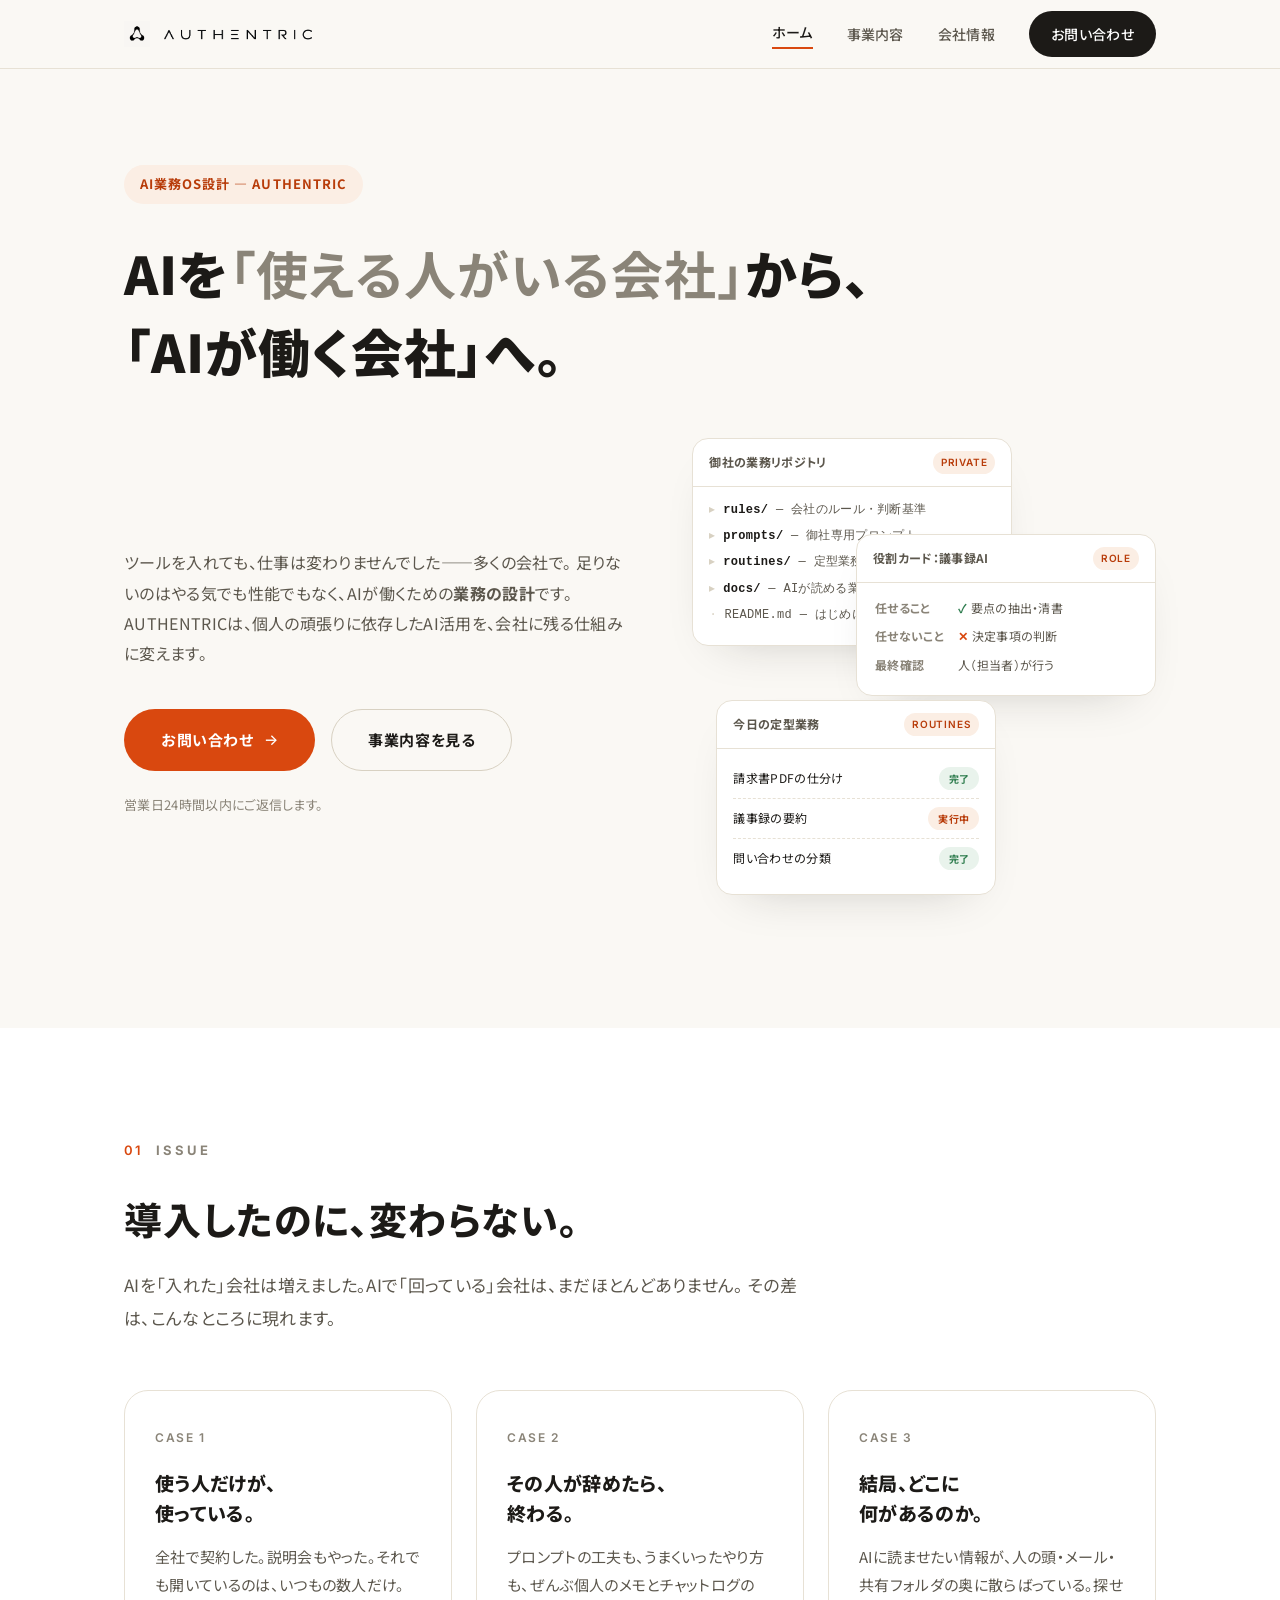
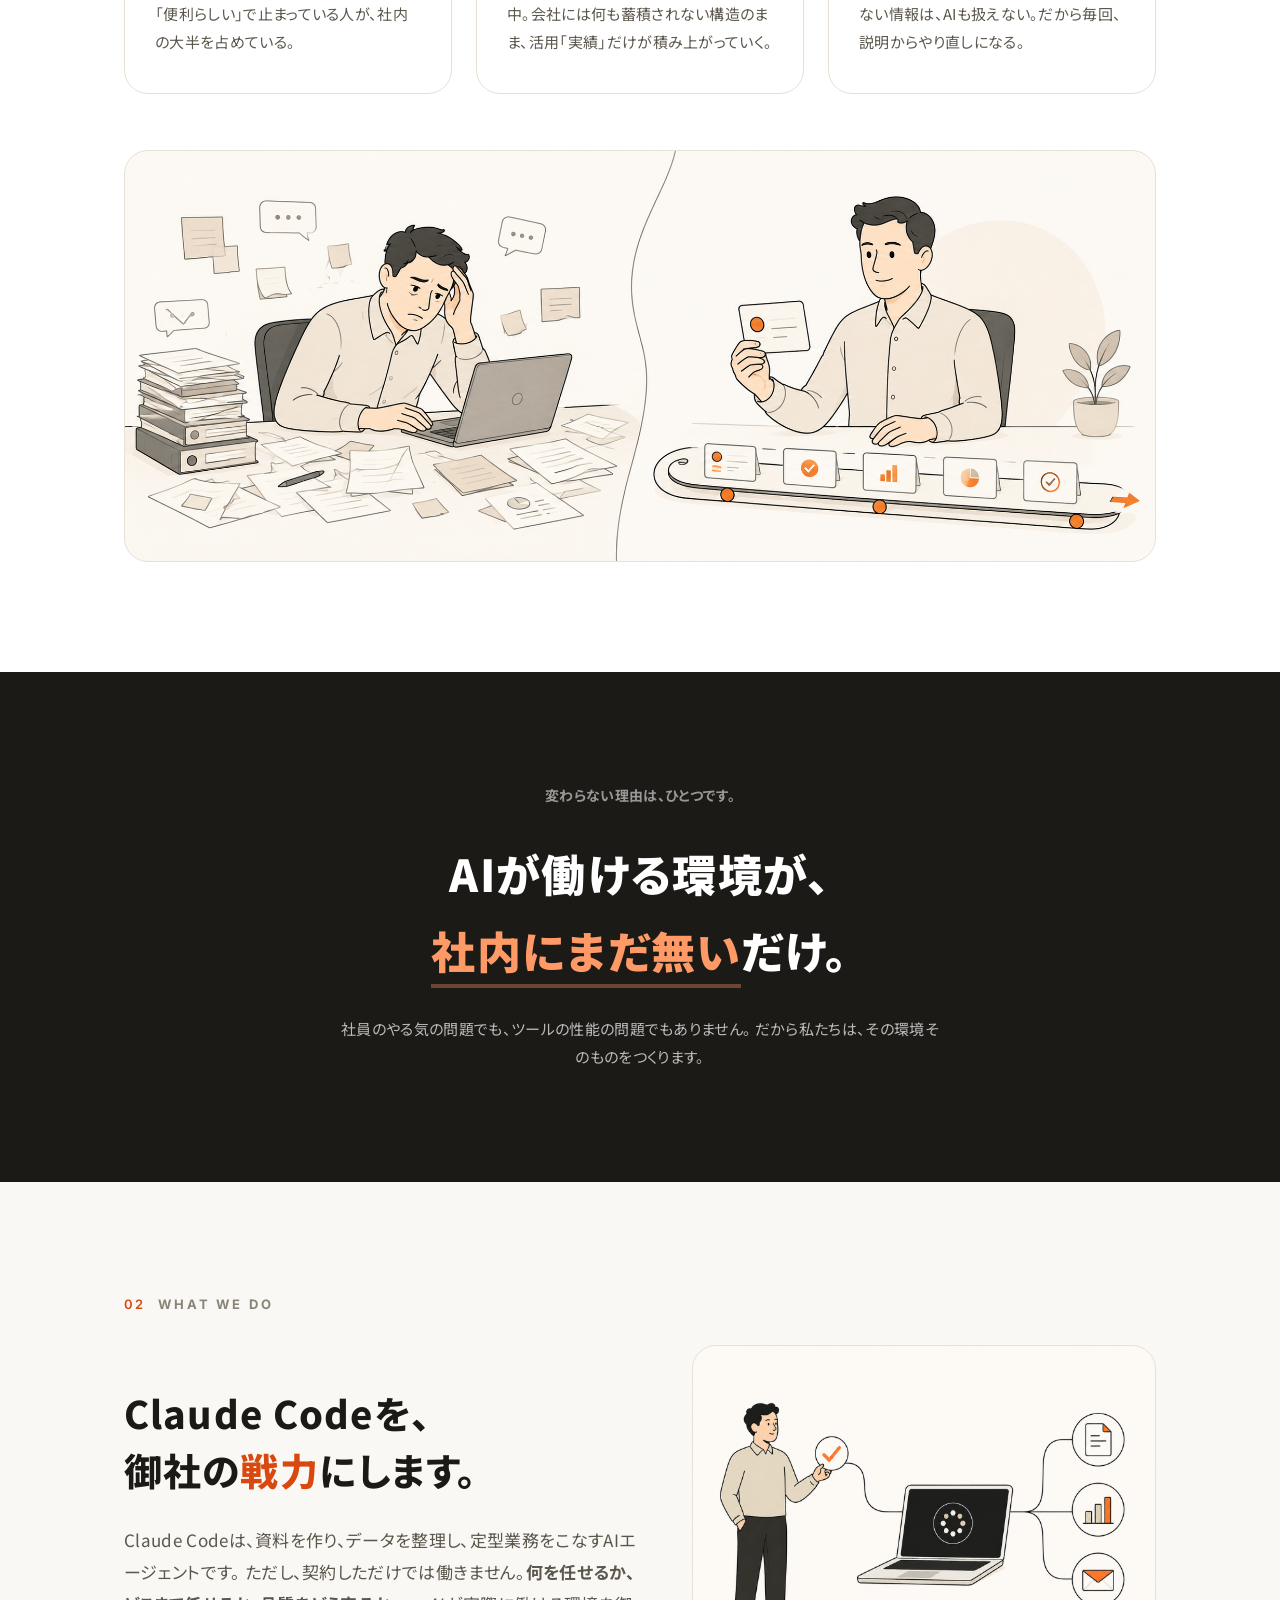
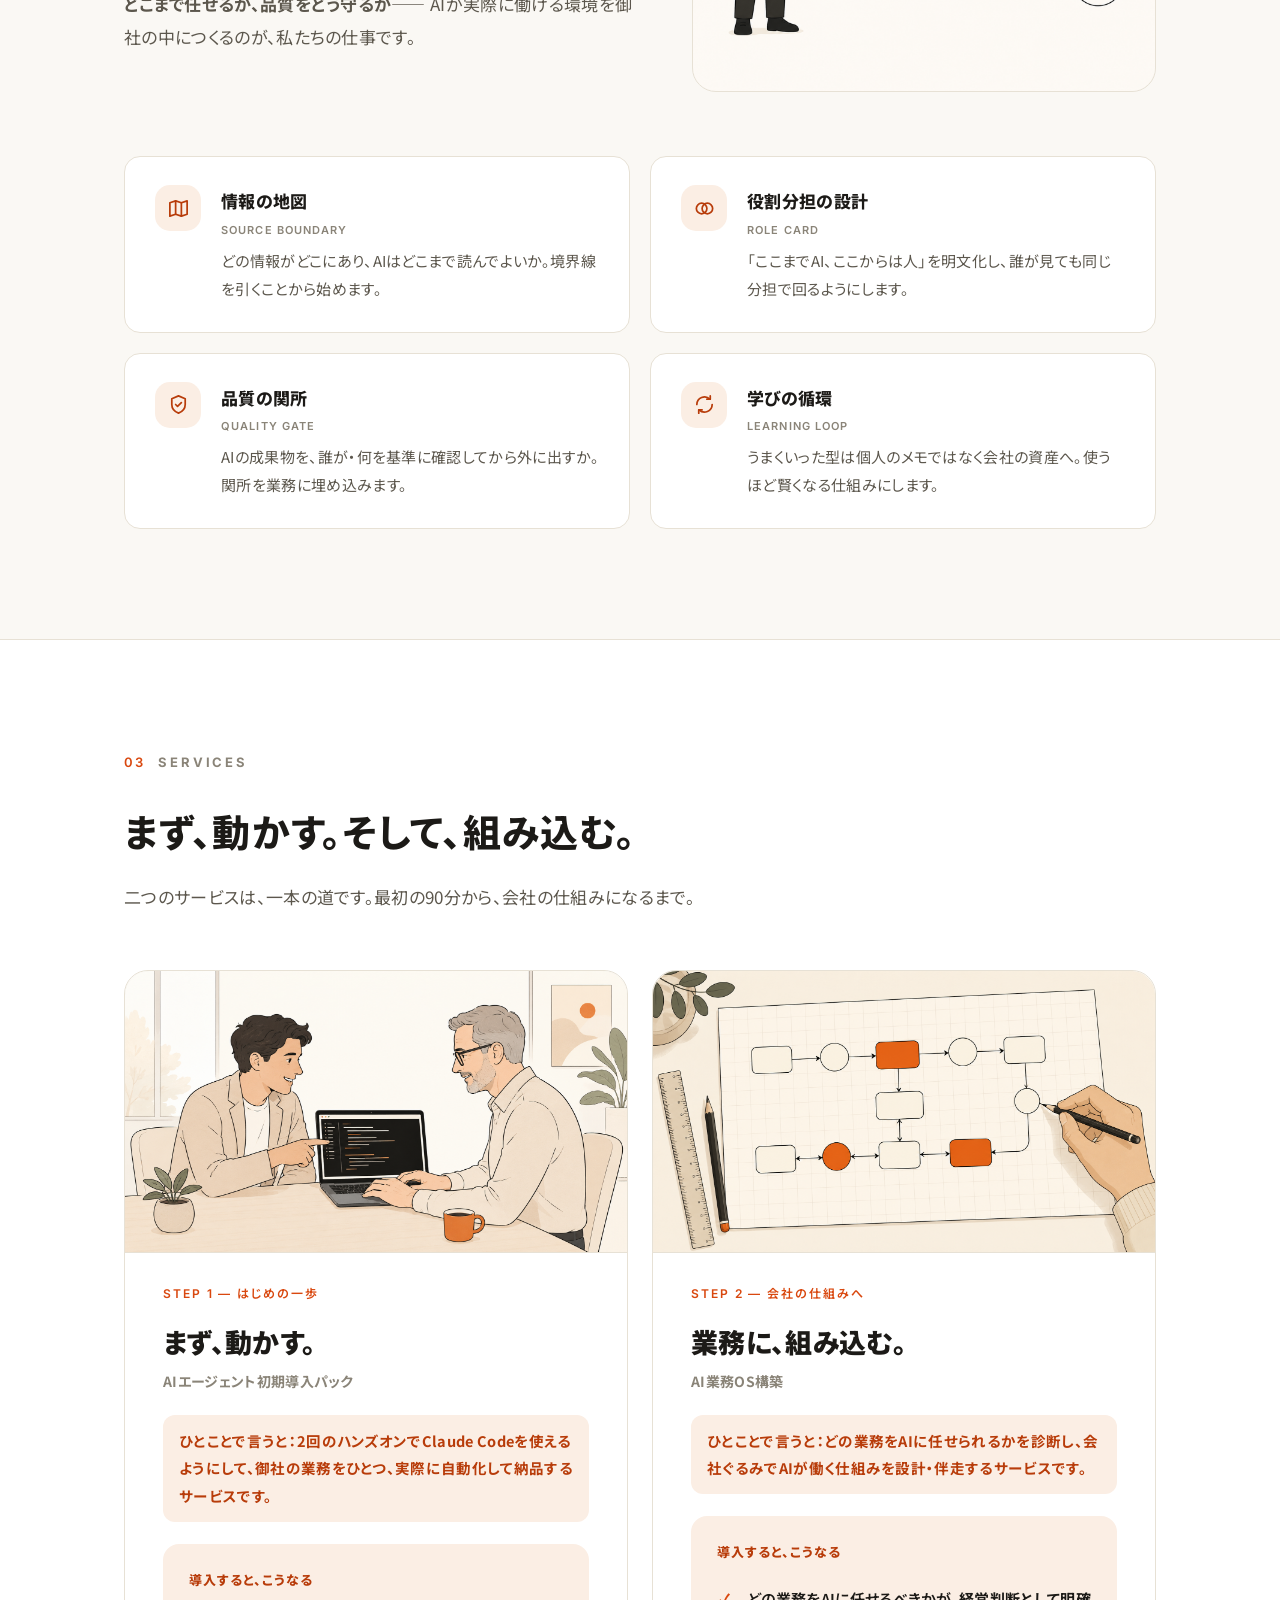
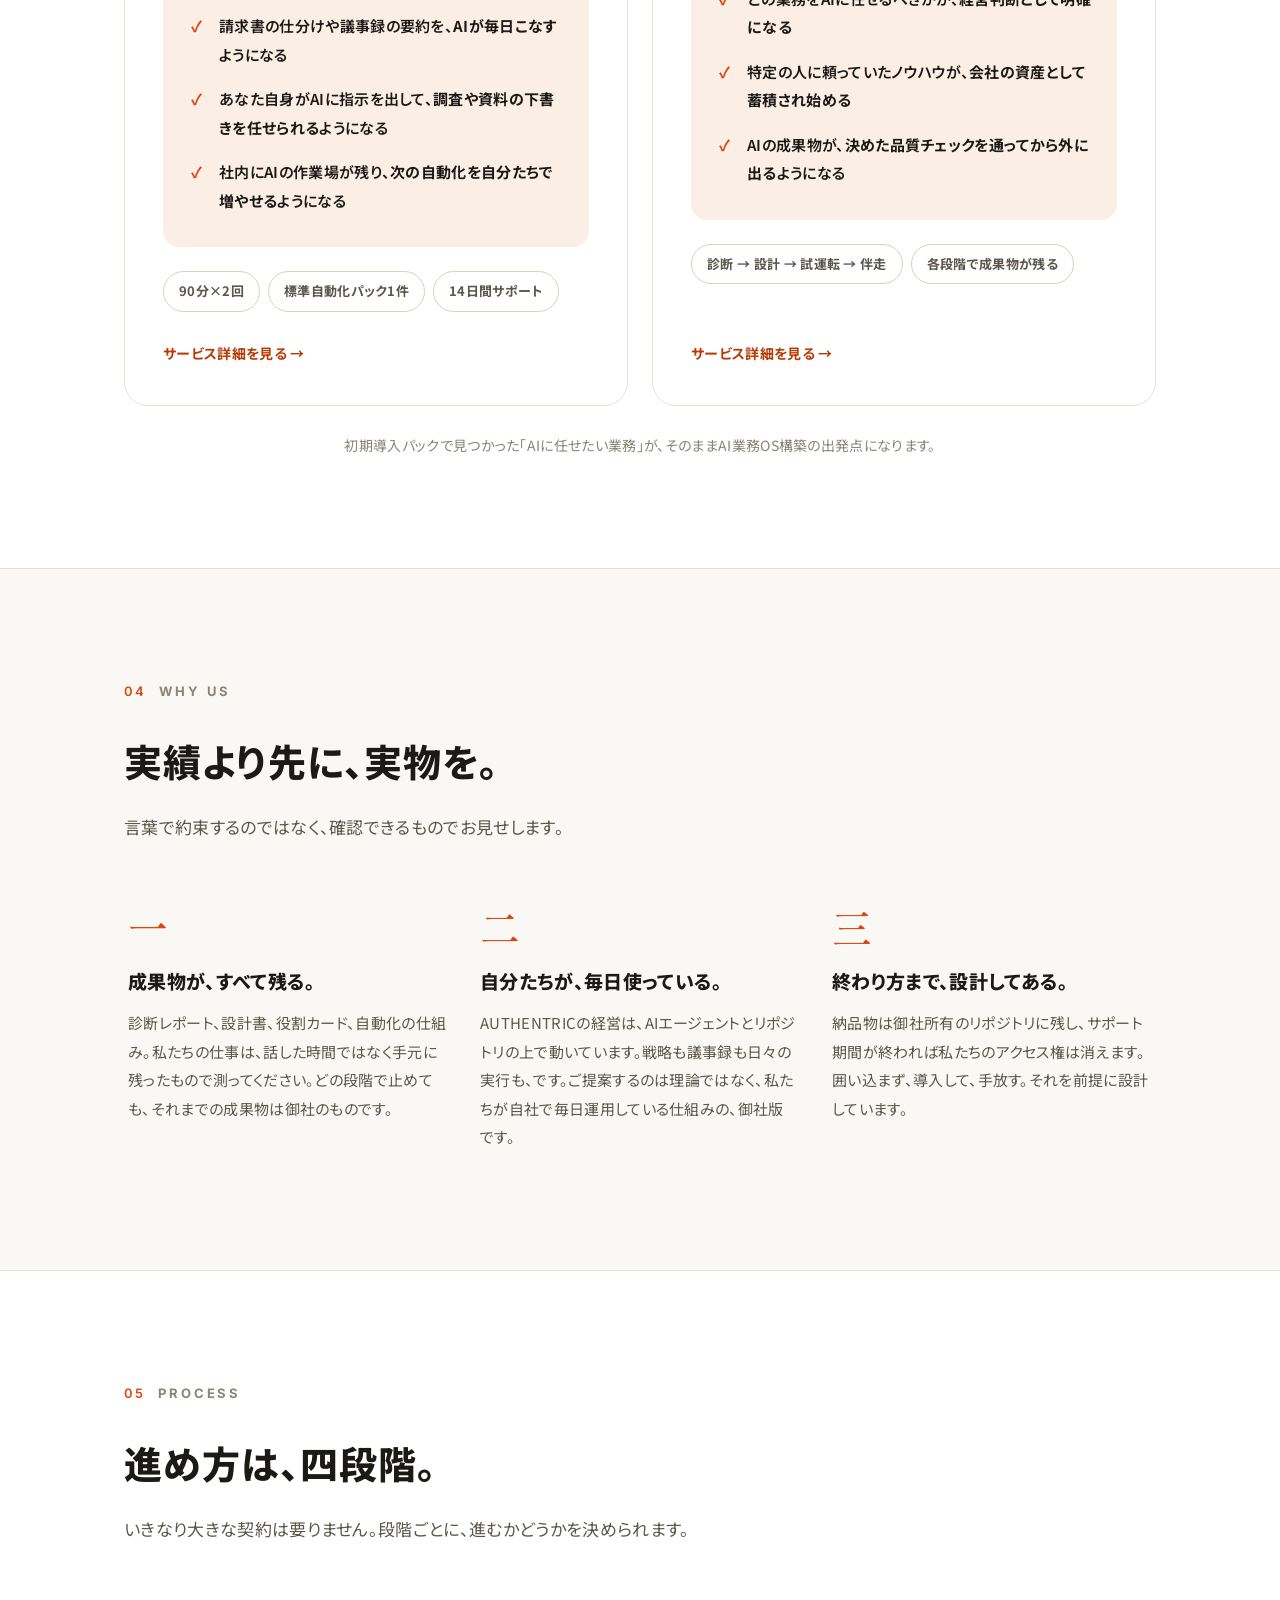
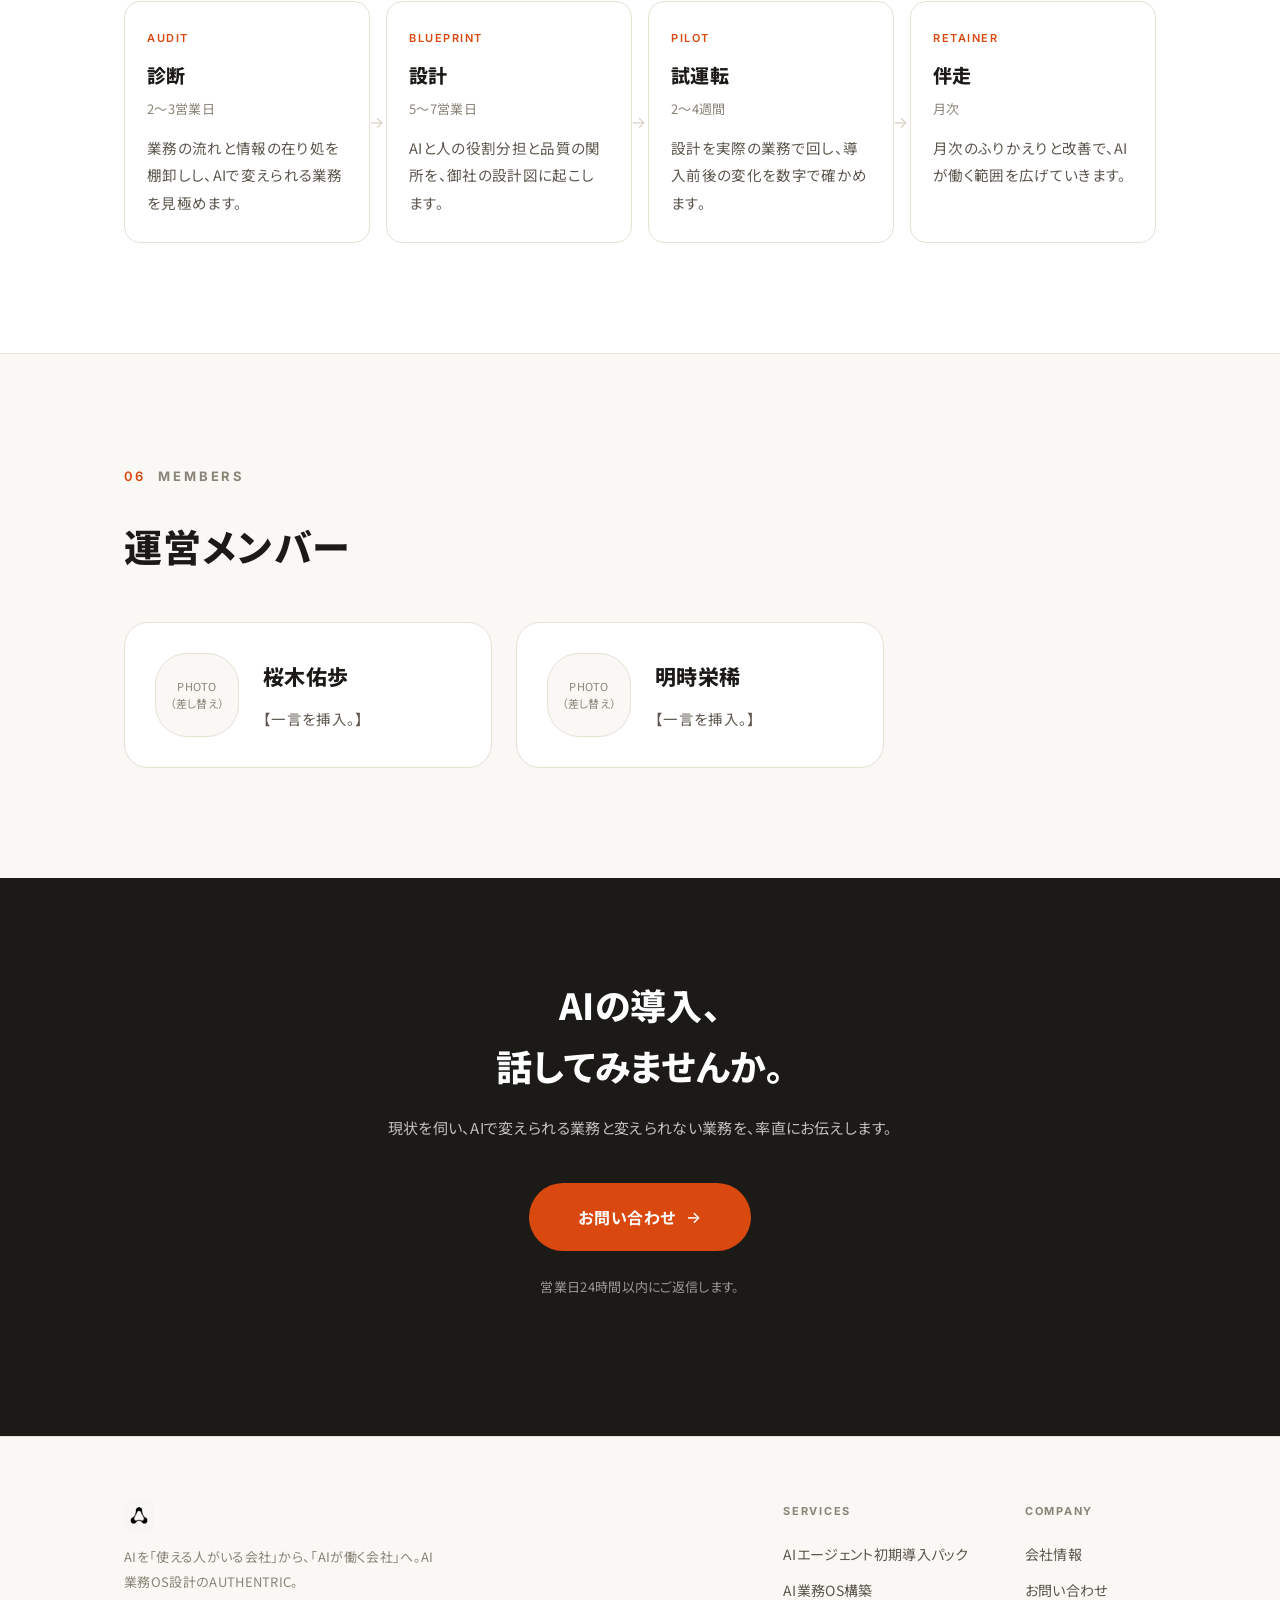
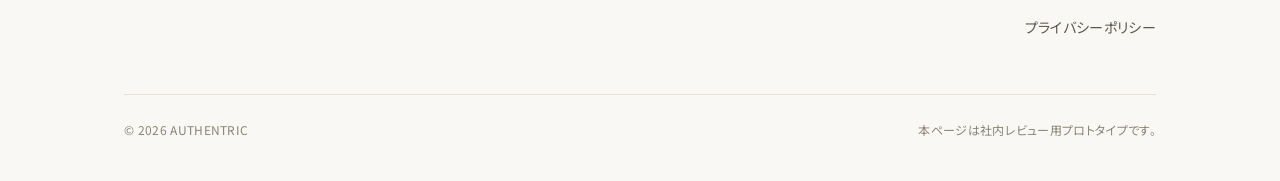
==== index.html @ 8d34332f "deploy: AUTHENTRIC corporate site prototype Co-Authored-By: Claude Fable 5 <noreply@anthropic.com>" ====
<!doctype html>
<html lang="ja">
<head>
  <meta charset="utf-8">
  <meta name="viewport" content="width=device-width, initial-scale=1">
  <title>AUTHENTRIC | AI業務OS設計 — AIを「使える人がいる会社」から「AIが働く会社」へ</title>
  <meta name="description" content="AUTHENTRICは、業務そのものをAI前提に設計し直す「AI業務OS設計」の会社です。個人の頑張りに依存したAI活用を、会社に残る仕組みに変えます。">
  <meta property="og:title" content="AUTHENTRIC | AI業務OS設計">
  <meta property="og:description" content="AIを「使える人がいる会社」から、「AIが働く会社」へ。">
  <meta property="og:type" content="website">
  <link rel="icon" type="image/png" href="assets/authentric-symbol-black.png">
  <link rel="preconnect" href="https://fonts.googleapis.com">
  <link rel="preconnect" href="https://fonts.gstatic.com" crossorigin>
  <link href="https://fonts.googleapis.com/css2?family=Noto+Sans+JP:wght@400;500;700;800;900&family=Shippori+Mincho:wght@500;600&family=Inter:wght@400;500;600&display=swap" rel="stylesheet">
  <link rel="stylesheet" href="styles.css">
</head>
<body>

<header class="site-header">
  <div class="wrap">
    <a class="brand" href="index.html" aria-label="AUTHENTRIC ホーム">
      <img class="symbol" src="assets/authentric-symbol-black.png" alt="">
      <img class="wordmark" src="assets/brand-wordmark-black.png" alt="AUTHENTRIC">
    </a>
    <button class="nav-toggle" data-nav-toggle aria-label="メニュー" aria-expanded="false">≡</button>
    <nav class="global-nav" data-nav aria-label="グローバルナビゲーション">
      <a href="index.html" aria-current="page">ホーム</a>
      <a href="services.html">事業内容</a>
      <a href="company.html">会社情報</a>
      <a href="contact.html" class="nav-cta">お問い合わせ</a>
    </nav>
  </div>
</header>

<main>

  <!-- ============ hero ============ -->
  <section class="hero">
    <div class="wrap">
      <span class="hero-kicker">AI業務OS設計 — AUTHENTRIC</span>
      <h1 class="hero-title">
        AIを<span class="quiet">「使える人がいる会社」</span>から、<br>
        「AIが働く会社」へ。
      </h1>
      <div class="hero-grid">
      <div>
        <p class="hero-lead">
          ツールを入れても、仕事は変わりませんでした——多くの会社で。
          足りないのはやる気でも性能でもなく、AIが働くための<strong>業務の設計</strong>です。
          AUTHENTRICは、個人の頑張りに依存したAI活用を、会社に残る仕組みに変えます。
        </p>
        <div class="hero-actions">
          <a class="btn btn-primary" href="contact.html">お問い合わせ <span class="arrow">→</span></a>
          <a class="btn btn-ghost" href="services.html">事業内容を見る</a>
        </div>
        <p class="hero-note">営業日24時間以内にご返信します。</p>
      </div>

      <div class="mock-cluster" aria-hidden="true"><!-- 実物の空気を出す手描きUI -->
        <div class="mock-card mock-repo">
          <div class="mock-head">御社の業務リポジトリ <span class="tag">PRIVATE</span></div>
          <ul>
            <li><strong>rules/</strong> — 会社のルール・判断基準</li>
            <li><strong>prompts/</strong> — 御社専用プロンプト</li>
            <li><strong>routines/</strong> — 定型業務の自動化</li>
            <li><strong>docs/</strong> — AIが読める業務知識</li>
            <li class="file">README.md — はじめに読む</li>
          </ul>
        </div>
        <div class="mock-card mock-role">
          <div class="mock-head">役割カード：議事録AI <span class="tag">ROLE</span></div>
          <div class="body">
            <dl>
              <dt>任せること</dt><dd class="ok">要点の抽出・清書</dd>
              <dt>任せないこと</dt><dd class="ng">決定事項の判断</dd>
              <dt>最終確認</dt><dd>人（担当者）が行う</dd>
            </dl>
          </div>
        </div>
        <div class="mock-card mock-routine">
          <div class="mock-head">今日の定型業務 <span class="tag">ROUTINES</span></div>
          <ul>
            <li>請求書PDFの仕分け <span class="st done">完了</span></li>
            <li>議事録の要約 <span class="st run">実行中</span></li>
            <li>問い合わせの分類 <span class="st done">完了</span></li>
          </ul>
        </div>
      </div>
      </div>
    </div>
  </section>

  <!-- ============ 01 problem ============ -->
  <section class="block tinted">
    <div class="wrap">
      <div class="kicker reveal"><span class="no">01</span><span class="label">Issue</span></div>
      <h2 class="headline reveal">導入したのに、変わらない。</h2>
      <p class="section-lead reveal">
        AIを「入れた」会社は増えました。AIで「回っている」会社は、まだほとんどありません。
        その差は、こんなところに現れます。
      </p>
      <div class="card-row">
        <article class="p-card reveal">
          <span class="p-no">CASE 1</span>
          <h3>使う人だけが、<br>使っている。</h3>
          <p>全社で契約した。説明会もやった。それでも開いているのは、いつもの数人だけ。「便利らしい」で止まっている人が、社内の大半を占めている。</p>
        </article>
        <article class="p-card reveal">
          <span class="p-no">CASE 2</span>
          <h3>その人が辞めたら、<br>終わる。</h3>
          <p>プロンプトの工夫も、うまくいったやり方も、ぜんぶ個人のメモとチャットログの中。会社には何も蓄積されない構造のまま、活用「実績」だけが積み上がっていく。</p>
        </article>
        <article class="p-card reveal">
          <span class="p-no">CASE 3</span>
          <h3>結局、どこに<br>何があるのか。</h3>
          <p>AIに読ませたい情報が、人の頭・メール・共有フォルダの奥に散らばっている。探せない情報は、AIも扱えない。だから毎回、説明からやり直しになる。</p>
        </article>
      </div>
      <figure class="img-slot ratio-wide reveal" style="margin-top:56px;"
              data-label="IMG-04: 導入前後のビフォー/アフター図（assets/img-04-before-after.png）">
        <img src="assets/img-04-before-after.png" alt="導入前は個人ごとにバラバラだったAI活用が、導入後は会社の仕組みとして流れている比較図" onerror="this.remove()">
      </figure>
    </div>
  </section>

  <!-- ============ statement ============ -->
  <section class="statement-band">
    <div class="wrap">
      <span class="s-kicker">変わらない理由は、ひとつです。</span>
      <h2>AIが働ける環境が、<br><span class="em2">社内にまだ無い</span>だけ。</h2>
      <p>
        社員のやる気の問題でも、ツールの性能の問題でもありません。
        だから私たちは、その環境そのものをつくります。
      </p>
    </div>
  </section>

  <!-- ============ 02 what we do ============ -->
  <section class="block">
    <div class="wrap">
      <div class="kicker reveal"><span class="no">02</span><span class="label">What we do</span></div>
      <div class="intro-grid">
        <div>
          <h2 class="headline reveal">Claude Codeを、<br>御社の<span class="em">戦力</span>にします。</h2>
          <p class="section-lead reveal">
            Claude Codeは、資料を作り、データを整理し、定型業務をこなすAIエージェントです。
            ただし、契約しただけでは働きません。<strong>何を任せるか、どこまで任せるか、品質をどう守るか</strong>——
            AIが実際に働ける環境を御社の中につくるのが、私たちの仕事です。
          </p>
        </div>
        <figure class="img-slot ratio-43 reveal"
                data-label="IMG-01: 人とClaude Codeの役割分担の関係図（assets/img-01-ai-work-os.png）">
          <img src="assets/img-01-ai-work-os.png" alt="人が判断し、Claude Codeが実務をこなし、成果が会社に蓄積される関係図" onerror="this.remove()">
        </figure>
      </div>
      <div class="os-grid">
          <article class="os-item reveal">
            <span class="os-mark" aria-hidden="true"><svg viewBox="0 0 24 24"><path d="M9 4 3 6v14l6-2 6 2 6-2V4l-6 2-6-2z"/><path d="M9 4v14"/><path d="M15 6v14"/></svg></span>
            <div>
              <h3>情報の地図<small>SOURCE BOUNDARY</small></h3>
              <p>どの情報がどこにあり、AIはどこまで読んでよいか。境界線を引くことから始めます。</p>
            </div>
          </article>
          <article class="os-item reveal">
            <span class="os-mark" aria-hidden="true"><svg viewBox="0 0 24 24"><circle cx="9" cy="12" r="5.5"/><circle cx="15" cy="12" r="5.5"/></svg></span>
            <div>
              <h3>役割分担の設計<small>ROLE CARD</small></h3>
              <p>「ここまでAI、ここからは人」を明文化し、誰が見ても同じ分担で回るようにします。</p>
            </div>
          </article>
          <article class="os-item reveal">
            <span class="os-mark" aria-hidden="true"><svg viewBox="0 0 24 24"><path d="M12 3l7 3v6c0 4.4-2.9 7.4-7 9-4.1-1.6-7-4.6-7-9V6l7-3z"/><path d="m9 12 2 2 4-4"/></svg></span>
            <div>
              <h3>品質の関所<small>QUALITY GATE</small></h3>
              <p>AIの成果物を、誰が・何を基準に確認してから外に出すか。関所を業務に埋め込みます。</p>
            </div>
          </article>
          <article class="os-item reveal">
            <span class="os-mark" aria-hidden="true"><svg viewBox="0 0 24 24"><path d="M4 12a8 8 0 0 1 13.6-5.6"/><path d="M18 3v3.5h-3.5"/><path d="M20 12a8 8 0 0 1-13.6 5.6"/><path d="M6 21v-3.5h3.5"/></svg></span>
            <div>
              <h3>学びの循環<small>LEARNING LOOP</small></h3>
              <p>うまくいった型は個人のメモではなく会社の資産へ。使うほど賢くなる仕組みにします。</p>
            </div>
          </article>
      </div>
    </div>
  </section>

  <!-- ============ 03 services ============ -->
  <section class="block tinted">
    <div class="wrap">
      <div class="kicker reveal"><span class="no">03</span><span class="label">Services</span></div>
      <h2 class="headline reveal">まず、動かす。そして、組み込む。</h2>
      <p class="section-lead reveal">
        二つのサービスは、一本の道です。最初の90分から、会社の仕組みになるまで。
      </p>
      <div class="svc-grid">
        <article class="svc-card reveal">
          <figure class="img-slot ratio-169 svc-thumb"
                  data-label="IMG-02: ハンズオンで一緒にClaude Codeを動かす様子（assets/img-02-onboarding.png）">
            <img src="assets/img-02-onboarding.png" alt="経営者が伴走者と一緒にPCでClaude Codeを動かしている様子" onerror="this.remove()">
          </figure>
          <span class="svc-step">STEP 1 — はじめの一歩</span>
          <h3>まず、動かす。</h3>
          <p class="svc-name">AIエージェント初期導入パック</p>
          <span class="svc-oneliner">ひとことで言うと：2回のハンズオンでClaude Codeを使えるようにして、御社の業務をひとつ、実際に自動化して納品するサービスです。</span>
          <div class="after-box">
            <span class="a-title">導入すると、こうなる</span>
            <ul>
              <li>請求書の仕分けや議事録の要約を、<strong>AIが毎日こなす</strong>ようになる</li>
              <li>あなた自身がAIに指示を出して、<strong>調査や資料の下書きを任せられる</strong>ようになる</li>
              <li>社内にAIの作業場が残り、<strong>次の自動化を自分たちで増やせる</strong>ようになる</li>
            </ul>
          </div>
          <div class="meta-chips">
            <span>90分×2回</span><span>標準自動化パック1件</span><span>14日間サポート</span>
          </div>
          <a class="svc-link" href="services.html#onboarding">サービス詳細を見る →</a>
        </article>
        <article class="svc-card reveal">
          <figure class="img-slot ratio-169 svc-thumb"
                  data-label="IMG-03: 業務の設計図（ブループリント）のイメージ（assets/img-03-blueprint.png）">
            <img src="assets/img-03-blueprint.png" alt="業務フローの設計図の上で、AIに任せる部分と人が判断する部分が色分けされているイメージ" onerror="this.remove()">
          </figure>
          <span class="svc-step">STEP 2 — 会社の仕組みへ</span>
          <h3>業務に、組み込む。</h3>
          <p class="svc-name">AI業務OS構築</p>
          <span class="svc-oneliner">ひとことで言うと：どの業務をAIに任せられるかを診断し、会社ぐるみでAIが働く仕組みを設計・伴走するサービスです。</span>
          <div class="after-box">
            <span class="a-title">導入すると、こうなる</span>
            <ul>
              <li>どの業務をAIに任せるべきかが、<strong>経営判断として明確になる</strong></li>
              <li>特定の人に頼っていたノウハウが、<strong>会社の資産として蓄積され始める</strong></li>
              <li>AIの成果物が、<strong>決めた品質チェックを通ってから外に出る</strong>ようになる</li>
            </ul>
          </div>
          <div class="meta-chips">
            <span>診断 → 設計 → 試運転 → 伴走</span><span>各段階で成果物が残る</span>
          </div>
          <a class="svc-link" href="services.html#business-os">サービス詳細を見る →</a>
        </article>
      </div>
      <p class="svc-bridge reveal">初期導入パックで見つかった「AIに任せたい業務」が、そのままAI業務OS構築の出発点になります。</p>
    </div>
  </section>

  <!-- ============ 04 trust ============ -->
  <section class="block">
    <div class="wrap">
      <div class="kicker reveal"><span class="no">04</span><span class="label">Why us</span></div>
      <h2 class="headline reveal">実績より先に、実物を。</h2>
      <p class="section-lead reveal">
        言葉で約束するのではなく、確認できるものでお見せします。
      </p>
      <div class="trust-grid">
        <article class="trust-item reveal">
          <span class="t-no">一</span>
          <h3>成果物が、すべて残る。</h3>
          <p>診断レポート、設計書、役割カード、自動化の仕組み。私たちの仕事は、話した時間ではなく手元に残ったもので測ってください。どの段階で止めても、それまでの成果物は御社のものです。</p>
        </article>
        <article class="trust-item reveal">
          <span class="t-no">二</span>
          <h3>自分たちが、毎日使っている。</h3>
          <p>AUTHENTRICの経営は、AIエージェントとリポジトリの上で動いています。戦略も議事録も日々の実行も、です。ご提案するのは理論ではなく、私たちが自社で毎日運用している仕組みの、御社版です。</p>
        </article>
        <article class="trust-item reveal">
          <span class="t-no">三</span>
          <h3>終わり方まで、設計してある。</h3>
          <p>納品物は御社所有のリポジトリに残し、サポート期間が終われば私たちのアクセス権は消えます。囲い込まず、導入して、手放す。それを前提に設計しています。</p>
        </article>
      </div>
    </div>
  </section>

  <!-- ============ 05 flow ============ -->
  <section class="block tinted">
    <div class="wrap">
      <div class="kicker reveal"><span class="no">05</span><span class="label">Process</span></div>
      <h2 class="headline reveal">進め方は、四段階。</h2>
      <p class="section-lead reveal">
        いきなり大きな契約は要りません。段階ごとに、進むかどうかを決められます。
      </p>
      <div class="flow-row">
        <article class="flow-step reveal">
          <span class="f-en">Audit</span>
          <h3>診断</h3>
          <span class="f-time">2〜3営業日</span>
          <p>業務の流れと情報の在り処を棚卸しし、AIで変えられる業務を見極めます。</p>
        </article>
        <article class="flow-step reveal">
          <span class="f-en">Blueprint</span>
          <h3>設計</h3>
          <span class="f-time">5〜7営業日</span>
          <p>AIと人の役割分担と品質の関所を、御社の設計図に起こします。</p>
        </article>
        <article class="flow-step reveal">
          <span class="f-en">Pilot</span>
          <h3>試運転</h3>
          <span class="f-time">2〜4週間</span>
          <p>設計を実際の業務で回し、導入前後の変化を数字で確かめます。</p>
        </article>
        <article class="flow-step reveal">
          <span class="f-en">Retainer</span>
          <h3>伴走</h3>
          <span class="f-time">月次</span>
          <p>月次のふりかえりと改善で、AIが働く範囲を広げていきます。</p>
        </article>
      </div>
    </div>
  </section>

  <!-- ============ 06 members ============ -->
  <section class="block">
    <div class="wrap">
      <div class="kicker reveal"><span class="no">06</span><span class="label">Members</span></div>
      <h2 class="headline reveal">運営メンバー</h2>
      <div class="member-grid" style="margin-top:48px;">
        <article class="member-card reveal">
          <div class="avatar">PHOTO<br>（差し替え）</div>
          <div>
            <h3>桜木佑歩</h3>
            <p>【一言を挿入。】</p>
          </div>
        </article>
        <article class="member-card reveal">
          <div class="avatar">PHOTO<br>（差し替え）</div>
          <div>
            <h3>明時栄稀</h3>
            <p>【一言を挿入。】</p>
          </div>
        </article>
      </div>
    </div>
  </section>

  <!-- ============ CTA ============ -->
  <section class="cta-band">
    <div class="wrap inner">
      <h2>AIの導入、<br>話してみませんか。</h2>
      <p>
        現状を伺い、AIで変えられる業務と変えられない業務を、率直にお伝えします。
      </p>
      <a class="btn btn-primary" href="contact.html">お問い合わせ <span class="arrow">→</span></a>
      <p class="sla">営業日24時間以内にご返信します。</p>
    </div>
  </section>

</main>

<footer class="site-footer">
  <div class="wrap">
    <div class="footer-top">
      <div class="footer-brand">
        <img class="symbol" src="assets/authentric-symbol-black.png" alt="AUTHENTRIC">
        <p>AIを「使える人がいる会社」から、「AIが働く会社」へ。AI業務OS設計のAUTHENTRIC。</p>
      </div>
      <nav class="footer-nav" aria-label="フッターナビゲーション">
        <div class="col">
          <h4>Services</h4>
          <a href="services.html#onboarding">AIエージェント初期導入パック</a>
          <a href="services.html#business-os">AI業務OS構築</a>
        </div>
        <div class="col">
          <h4>Company</h4>
          <a href="company.html">会社情報</a>
          <a href="contact.html">お問い合わせ</a>
          <a href="privacy.html">プライバシーポリシー</a>
        </div>
      </nav>
    </div>
    <div class="footer-bottom">
      <span>© 2026 AUTHENTRIC</span>
      <span>本ページは社内レビュー用プロトタイプです。</span>
    </div>
  </div>
</footer>

<div class="toast" data-toast role="status" aria-live="polite"></div>
<script src="script.js"></script>
</body>
</html>
---- styles.css ----
/* ============================================================
   AUTHENTRIC corporate site prototype
   design tokens: 紙白 / 墨 / バーントオレンジ1色
   ============================================================ */

:root {
  --paper: #faf8f4;
  --surface: #ffffff;
  --ink: #1c1a17;
  --ink-sub: #5c574d;
  --ink-faint: #8a8478;
  --line: #e7e1d5;
  --line-strong: #d8d1c2;
  --accent: #d9480f;
  --accent-deep: #b83c0a;
  --accent-soft: #fbeee4;
  --ok: #2f7d4f;
  --radius-l: 24px;
  --radius-m: 16px;
  --radius-s: 10px;
  --font-body: "Noto Sans JP", "Hiragino Kaku Gothic ProN", sans-serif;
  --font-serif: "Shippori Mincho", "Hiragino Mincho ProN", serif;
  --font-eng: "Inter", "Noto Sans JP", sans-serif;
  --font-mono: ui-monospace, "SF Mono", Menlo, monospace;
}

* { margin: 0; padding: 0; box-sizing: border-box; }

html { scroll-behavior: smooth; }

body {
  font-family: var(--font-body);
  background: var(--paper);
  color: var(--ink);
  font-size: 16px;
  line-height: 1.9;
  letter-spacing: 0.02em;
  font-feature-settings: "palt";
  -webkit-font-smoothing: antialiased;
}

img { max-width: 100%; display: block; }
a { color: inherit; text-decoration: none; }
ul { list-style: none; }

p, li, dd { text-wrap: pretty; }
h1, h2, h3 { text-wrap: balance; }

.wrap { max-width: 1080px; margin: 0 auto; padding: 0 24px; }
.wrap-narrow { max-width: 840px; margin: 0 auto; padding: 0 24px; }

::selection { background: var(--accent-soft); color: var(--accent-deep); }

.sr-only {
  position: absolute; width: 1px; height: 1px;
  margin: -1px; padding: 0; overflow: hidden;
  clip: rect(0 0 0 0); border: 0;
}

/* ---------- header ---------- */

.site-header {
  position: sticky; top: 0; z-index: 100;
  background: rgba(250, 248, 244, 0.9);
  backdrop-filter: blur(12px);
  border-bottom: 1px solid var(--line);
}

.site-header .wrap {
  display: flex; align-items: center; justify-content: space-between;
  height: 68px;
}

.brand { display: flex; align-items: center; gap: 12px; }
.brand img.symbol { height: 26px; width: auto; }
.brand img.wordmark { height: 13px; width: auto; }
.brand img, .footer-brand img.symbol { mix-blend-mode: multiply; }

.global-nav { display: flex; align-items: center; gap: 34px; }
.global-nav a {
  font-size: 14px; font-weight: 500; color: var(--ink-sub);
  transition: color 0.2s;
}
.global-nav a:hover, .global-nav a[aria-current="page"] { color: var(--ink); }
.global-nav a[aria-current="page"] { border-bottom: 2px solid var(--accent); padding-bottom: 2px; }

.nav-cta {
  display: inline-block;
  background: var(--ink); color: #fff !important;
  font-size: 13px; font-weight: 700;
  padding: 10px 22px; border-radius: 999px;
  transition: background 0.2s;
}
.nav-cta:hover { background: var(--accent-deep); }

.nav-toggle { display: none; }

/* ---------- buttons ---------- */

.btn {
  display: inline-flex; align-items: center; gap: 10px;
  font-family: var(--font-body);
  font-size: 15px; font-weight: 700; letter-spacing: 0.04em;
  padding: 16px 36px; border-radius: 999px;
  border: 1px solid transparent; cursor: pointer;
  transition: transform 0.15s, background 0.2s, border-color 0.2s;
}
.btn:active { transform: scale(0.98); }
.btn-primary { background: var(--accent); color: #fff; }
.btn-primary:hover { background: var(--accent-deep); }
.btn-ghost { background: transparent; color: var(--ink); border-color: var(--line-strong); }
.btn-ghost:hover { border-color: var(--ink); }
.btn .arrow { font-family: var(--font-eng); font-weight: 500; }

/* ---------- section scaffolding ---------- */

section.block { padding: 110px 0; }
section.block + section.block { border-top: 1px solid var(--line); }
section.block.tinted { background: var(--surface); }

.kicker {
  display: flex; align-items: baseline; gap: 14px;
  margin-bottom: 28px;
}
.kicker .no {
  font-family: var(--font-eng); font-size: 13px; font-weight: 600;
  color: var(--accent); letter-spacing: 0.12em;
}
.kicker .label {
  font-size: 13px; font-weight: 700; color: var(--ink-faint);
  letter-spacing: 0.22em; text-transform: uppercase;
  font-family: var(--font-eng);
}

h2.headline {
  font-size: clamp(26px, 4vw, 38px);
  font-weight: 800; line-height: 1.5; letter-spacing: 0.03em;
  margin-bottom: 22px;
}

.headline .em { color: var(--accent); }

.section-lead {
  font-size: 17px; color: var(--ink-sub);
  max-width: 680px; margin-bottom: 56px;
}

/* ---------- hero ---------- */

.hero { padding: 96px 0 100px; overflow: hidden; }

.hero-grid {
  display: grid; grid-template-columns: 1.05fr 0.95fr;
  gap: 56px; align-items: center;
  margin-top: 48px;
}

.hero-kicker {
  display: inline-flex; align-items: center; gap: 10px;
  font-size: 13px; font-weight: 700; letter-spacing: 0.08em;
  color: var(--accent-deep);
  background: var(--accent-soft);
  padding: 7px 16px; border-radius: 999px;
  margin-bottom: 30px;
}

h1.hero-title {
  font-size: clamp(30px, 4.8vw, 52px);
  font-weight: 900; line-height: 1.5; letter-spacing: 0.02em;
}
.hero-title .quiet { color: var(--ink-faint); font-weight: 700; }

.hero-lead {
  font-size: 16px; color: var(--ink-sub);
  margin-bottom: 40px; max-width: 500px;
}

.hero-actions { display: flex; gap: 16px; flex-wrap: wrap; }

.hero-note {
  margin-top: 22px; font-size: 13px; color: var(--ink-faint);
}

/* hero mockup cluster — 実物の空気を出す手描きUI */

.mock-cluster { position: relative; min-height: 490px; }

.mock-card {
  position: absolute;
  background: var(--surface);
  border: 1px solid var(--line);
  border-radius: var(--radius-m);
  box-shadow: 0 20px 50px -30px rgba(28, 26, 23, 0.25);
  overflow: hidden;
}

.mock-head {
  display: flex; align-items: center; justify-content: space-between;
  padding: 12px 16px; border-bottom: 1px solid var(--line);
  font-size: 12px; font-weight: 700; color: var(--ink-sub);
}
.mock-head .tag {
  font-size: 10px; font-weight: 600; letter-spacing: 0.08em;
  color: var(--accent-deep); background: var(--accent-soft);
  padding: 2px 8px; border-radius: 999px;
  font-family: var(--font-eng);
}

.mock-repo { width: 320px; top: 0; left: 0; z-index: 2; }
.mock-repo ul { padding: 10px 16px 16px; font-family: var(--font-mono); font-size: 12px; line-height: 2.2; color: var(--ink-sub); }
.mock-repo li::before { content: "▸ "; color: var(--line-strong); }
.mock-repo li.file::before { content: "· "; color: var(--line-strong); }
.mock-repo li strong { color: var(--ink); font-weight: 600; }

.mock-role { width: 300px; top: 96px; right: 0; z-index: 3; }
.mock-role .body { padding: 14px 18px 18px; font-size: 12px; }
.mock-role dl { display: grid; grid-template-columns: auto 1fr; gap: 6px 14px; }
.mock-role dt { color: var(--ink-faint); font-weight: 700; white-space: nowrap; }
.mock-role dd { color: var(--ink-sub); }
.mock-role dd.ok::before { content: "✓ "; color: var(--ok); font-weight: 700; }
.mock-role dd.ng::before { content: "✕ "; color: var(--accent); font-weight: 700; }

.mock-routine { width: 280px; top: 262px; left: 24px; z-index: 4; }
.mock-routine ul { padding: 10px 16px 16px; font-size: 12px; }
.mock-routine li {
  display: flex; justify-content: space-between; align-items: center;
  padding: 8px 0; border-bottom: 1px dashed var(--line);
}
.mock-routine li:last-child { border-bottom: none; }
.mock-routine .st {
  font-size: 10px; font-weight: 700; padding: 2px 10px; border-radius: 999px;
}
.mock-routine .st.run { background: var(--accent-soft); color: var(--accent-deep); }
.mock-routine .st.done { background: #e9f3ec; color: var(--ok); }

/* ---------- image slots（生成画像の差し込み枠。assets/に同名ファイルを置くと表示される） ---------- */

.img-slot {
  position: relative;
  border-radius: var(--radius-l);
  overflow: hidden;
  background:
    repeating-linear-gradient(45deg, #f4f0e8 0 14px, #ede8dd 14px 28px);
  border: 1px dashed var(--line-strong);
  display: grid; place-items: center;
}
.img-slot::before {
  content: attr(data-label);
  position: absolute; z-index: 0;
  font-size: 12px; font-weight: 600; color: var(--ink-faint);
  background: var(--surface);
  padding: 9px 18px; border-radius: 999px;
  border: 1px solid var(--line);
  text-align: center; max-width: 80%;
}
.img-slot img {
  position: relative; z-index: 1;
  width: 100%; height: 100%; object-fit: cover; display: block;
}
.img-slot:has(img) { border-style: solid; border-color: var(--line); }
.svc-thumb.img-slot:has(img) { border-style: none; border-bottom: 1px solid var(--line); }
.ratio-43 { aspect-ratio: 4 / 3; }
.ratio-169 { aspect-ratio: 16 / 9; }
.ratio-wide { aspect-ratio: 5 / 2; }

/* ---------- statement band（課題→解決の転換。メリハリ用の濃色帯） ---------- */

.statement-band {
  background: var(--ink); color: #fff;
  padding: 110px 0; text-align: center;
}
.statement-band .s-kicker {
  display: block; font-size: 14px; font-weight: 700;
  color: rgba(255, 255, 255, 0.55); margin-bottom: 26px;
}
.statement-band h2 {
  font-size: clamp(26px, 4.4vw, 44px);
  font-weight: 900; line-height: 1.75; letter-spacing: 0.03em;
  margin-bottom: 26px;
}
.statement-band h2 .em2 {
  color: #ff9a66;
  border-bottom: 4px solid rgba(255, 154, 102, 0.35);
  padding-bottom: 2px;
}
.statement-band p {
  font-size: 15px; color: rgba(255, 255, 255, 0.7);
  max-width: 600px; margin: 0 auto;
}

/* ---------- problem cards ---------- */

.card-row { display: grid; grid-template-columns: repeat(3, 1fr); gap: 24px; }

.p-card {
  background: var(--surface);
  border: 1px solid var(--line);
  border-radius: var(--radius-l);
  padding: 36px 30px;
}
.p-card .p-no {
  font-family: var(--font-eng); font-size: 12px; font-weight: 600;
  letter-spacing: 0.14em; color: var(--ink-faint); display: block;
  margin-bottom: 18px;
}
.p-card h3 {
  font-size: 19px; font-weight: 800; line-height: 1.6; margin-bottom: 14px;
}
.p-card p { font-size: 15px; color: var(--ink-sub); }

/* ---------- OS elements ---------- */

.intro-grid {
  display: grid; grid-template-columns: 1.05fr 0.95fr;
  gap: 56px; align-items: center;
}
.intro-grid .headline { margin-bottom: 26px; }
.intro-grid .section-lead { margin-bottom: 0; }

.os-grid {
  display: grid; grid-template-columns: repeat(2, 1fr);
  gap: 20px; margin-top: 64px;
}

.os-item {
  display: flex; gap: 20px; align-items: flex-start;
  background: var(--surface);
  border: 1px solid var(--line);
  border-radius: var(--radius-m);
  padding: 28px 30px;
}
.tinted .os-item { background: var(--paper); }
.os-item .os-mark {
  flex: none; width: 46px; height: 46px; border-radius: 15px;
  background: var(--accent-soft); color: var(--accent-deep);
  display: grid; place-items: center;
}
.os-item .os-mark svg {
  width: 23px; height: 23px;
  fill: none; stroke: var(--accent-deep);
  stroke-width: 1.8; stroke-linecap: round; stroke-linejoin: round;
}
.os-item h3 { font-size: 17px; font-weight: 800; margin-bottom: 6px; }
.os-item h3 small {
  display: block; font-family: var(--font-eng); font-size: 11px;
  font-weight: 600; letter-spacing: 0.1em; color: var(--ink-faint);
  margin-top: 2px;
}
.os-item p { font-size: 15px; color: var(--ink-sub); }

/* ---------- services ---------- */

.svc-grid { display: grid; grid-template-columns: 1fr 1fr; gap: 24px; }

.svc-card {
  position: relative;
  background: var(--surface);
  border: 1px solid var(--line);
  border-radius: var(--radius-l);
  padding: 44px 38px 38px;
  display: flex; flex-direction: column;
  transition: border-color 0.2s;
}
.svc-card:hover { border-color: var(--line-strong); }

.svc-thumb {
  margin: -44px -38px 30px;
  border: none; border-bottom: 1px dashed var(--line-strong);
  border-radius: var(--radius-l) var(--radius-l) 0 0;
}

.svc-oneliner {
  display: block;
  font-size: 14.5px; font-weight: 700; line-height: 1.9;
  color: var(--accent-deep); background: var(--accent-soft);
  border-radius: 12px; padding: 12px 16px;
  margin-bottom: 22px;
}

.svc-step {
  font-family: var(--font-eng); font-size: 12px; font-weight: 600;
  letter-spacing: 0.16em; color: var(--accent);
  margin-bottom: 16px;
}
.svc-card h3 { font-size: 27px; font-weight: 900; line-height: 1.5; margin-bottom: 6px; }

.after-box {
  background: var(--accent-soft);
  border-radius: var(--radius-m);
  padding: 24px 26px; margin-bottom: 24px;
}
.after-box .a-title {
  display: block; font-size: 13px; font-weight: 800;
  color: var(--accent-deep); letter-spacing: 0.08em;
  margin-bottom: 12px;
}
.after-box li {
  font-size: 15px; font-weight: 600; color: var(--ink);
  line-height: 1.9; padding: 8px 0 8px 30px; position: relative;
}
.after-box li::before {
  content: "✓"; position: absolute; left: 2px; top: 8px;
  color: var(--accent); font-weight: 800;
}
.svc-detail .after-box { max-width: 780px; padding: 28px 32px; }
.svc-detail .after-box li { font-size: 16px; }

.meta-chips { display: flex; flex-wrap: wrap; gap: 8px; margin-bottom: 28px; }
.meta-chips span {
  font-size: 13px; font-weight: 700; color: var(--ink-sub);
  border: 1px solid var(--line-strong); border-radius: 999px;
  padding: 7px 15px; white-space: nowrap;
}
.svc-card .svc-name {
  font-size: 14px; font-weight: 700; color: var(--ink-faint); margin-bottom: 20px;
}
.svc-card p.desc { font-size: 15px; color: var(--ink-sub); margin-bottom: 26px; }

.svc-points { margin-bottom: 30px; }
.svc-points li {
  font-size: 15px; color: var(--ink-sub);
  padding: 9px 0 9px 26px; position: relative;
  border-bottom: 1px dashed var(--line);
}
.svc-points li::before {
  content: ""; position: absolute; left: 4px; top: 17px;
  width: 8px; height: 8px; border-radius: 50%;
  background: var(--accent-soft); border: 2px solid var(--accent);
}
.svc-points li strong { color: var(--ink); }

.svc-link {
  margin-top: auto;
  font-size: 14px; font-weight: 700; color: var(--accent-deep);
}
.svc-link:hover { text-decoration: underline; }

.svc-bridge {
  margin-top: 26px; text-align: center;
  font-size: 14px; color: var(--ink-faint);
}

/* ---------- trust ---------- */

.trust-grid { display: grid; grid-template-columns: repeat(3, 1fr); gap: 24px; }

.trust-item { padding: 8px 4px; }
.trust-item .t-no {
  font-family: var(--font-serif); font-size: 40px; font-weight: 600;
  color: var(--accent); display: block; line-height: 1; margin-bottom: 18px;
}
.trust-item h3 { font-size: 19px; font-weight: 800; line-height: 1.7; margin-bottom: 12px; }
.trust-item p { font-size: 15px; color: var(--ink-sub); }

/* ---------- flow ---------- */

.flow-row {
  display: grid; grid-template-columns: repeat(4, 1fr); gap: 16px;
  counter-reset: flow;
}
.flow-step {
  background: var(--surface);
  border: 1px solid var(--line);
  border-radius: var(--radius-m);
  padding: 26px 22px;
  position: relative;
}
.flow-step::after {
  content: "→"; position: absolute; right: -15px; top: 50%;
  transform: translateY(-50%);
  color: var(--line-strong); font-size: 16px; z-index: 2;
  font-family: var(--font-eng);
}
.flow-step:last-child::after { content: none; }
.flow-step .f-en {
  font-family: var(--font-eng); font-size: 11px; font-weight: 600;
  letter-spacing: 0.14em; color: var(--accent); text-transform: uppercase;
  display: block; margin-bottom: 8px;
}
.flow-step h3 { font-size: 19px; font-weight: 800; margin-bottom: 4px; }
.flow-step .f-time { font-size: 13px; color: var(--ink-faint); display: block; margin-bottom: 12px; }
.flow-step p { font-size: 14.5px; color: var(--ink-sub); line-height: 1.9; }

/* ---------- members ---------- */

.member-grid { display: grid; grid-template-columns: 1fr 1fr; gap: 24px; max-width: 760px; }

.member-card {
  display: flex; gap: 24px; align-items: center;
  background: var(--surface);
  border: 1px solid var(--line);
  border-radius: var(--radius-l);
  padding: 30px;
}
.member-card .avatar {
  flex: none; width: 84px; height: 84px; border-radius: 32px;
  background: var(--paper); border: 1px solid var(--line);
  display: grid; place-items: center;
  color: var(--ink-faint); font-size: 11px; text-align: center; line-height: 1.5;
}
.member-card .m-role {
  font-size: 12px; font-weight: 700; color: var(--accent-deep);
  display: block; margin-bottom: 4px;
}
.member-card h3 { font-size: 21px; font-weight: 800; margin-bottom: 8px; }
.member-card p { font-size: 14.5px; color: var(--ink-sub); line-height: 1.9; }

/* ---------- CTA band ---------- */

.cta-band { background: var(--ink); color: #fff; padding: 96px 0; }
.cta-band .inner { text-align: center; }
.cta-band h2 {
  font-size: clamp(26px, 4vw, 36px); font-weight: 800;
  line-height: 1.7; margin-bottom: 18px;
}
.cta-band p {
  font-size: 15px; color: rgba(255, 255, 255, 0.72);
  max-width: 560px; margin: 0 auto 40px;
}
.cta-band .btn-primary { font-size: 16px; padding: 18px 48px; }
.cta-band .sla {
  margin-top: 24px; font-size: 13px; color: rgba(255, 255, 255, 0.55);
}

/* ---------- footer ---------- */

.site-footer { background: var(--paper); padding: 64px 0 40px; border-top: 1px solid var(--line); }
.footer-top {
  display: flex; justify-content: space-between; align-items: flex-start;
  gap: 40px; margin-bottom: 48px; flex-wrap: wrap;
}
.footer-brand img.symbol { height: 30px; margin-bottom: 14px; }
.footer-brand p { font-size: 13px; color: var(--ink-faint); max-width: 320px; }
.footer-nav { display: flex; gap: 56px; }
.footer-nav .col h4 {
  font-size: 11px; font-weight: 700; letter-spacing: 0.16em;
  color: var(--ink-faint); text-transform: uppercase;
  font-family: var(--font-eng); margin-bottom: 14px;
}
.footer-nav .col a {
  display: block; font-size: 14px; color: var(--ink-sub);
  padding: 5px 0;
}
.footer-nav .col a:hover { color: var(--ink); }
.footer-bottom {
  display: flex; justify-content: space-between; align-items: center;
  padding-top: 24px; border-top: 1px solid var(--line);
  font-size: 12px; color: var(--ink-faint); flex-wrap: wrap; gap: 12px;
}

/* ---------- subpage header ---------- */

.page-head { padding: 88px 0 72px; border-bottom: 1px solid var(--line); }
.page-head .kicker { margin-bottom: 20px; }
.page-head h1 {
  font-size: clamp(30px, 4.6vw, 44px); font-weight: 900;
  line-height: 1.5; letter-spacing: 0.02em; margin-bottom: 20px;
}
.page-head .lead { font-size: 16px; color: var(--ink-sub); max-width: 640px; }

/* ---------- guide (どちらから始めるか) ---------- */

.guide-grid { display: grid; grid-template-columns: 1fr 1fr; gap: 24px; }
.guide-card {
  border: 1px solid var(--line); border-top: 4px solid var(--accent);
  border-radius: var(--radius-l);
  padding: 36px 34px; background: var(--surface);
  display: flex; flex-direction: column;
  transition: border-color 0.2s;
}
.guide-card:hover { border-color: var(--line-strong); border-top-color: var(--accent-deep); }
.guide-card .g-q {
  font-size: 15px; font-weight: 600; color: var(--ink-sub);
  background: var(--paper); border-radius: 12px;
  padding: 14px 18px; margin-bottom: 24px;
  min-height: 86px; display: flex; align-items: center;
}
.guide-card .g-a {
  font-size: 25px; font-weight: 900; line-height: 1.5;
  margin-bottom: 14px;
}
.guide-card .g-a .arrow { color: var(--accent); margin-right: 6px; }
.guide-card p { font-size: 15px; color: var(--ink-sub); margin-bottom: 22px; }
.guide-card .svc-link { margin-top: auto; }

/* ---------- spec table ---------- */

.spec-table { width: 100%; border-collapse: collapse; margin: 8px 0 12px; }
.spec-table th, .spec-table td {
  text-align: left; padding: 18px;
  border-bottom: 1px solid var(--line);
  font-size: 15px; vertical-align: top;
}
.spec-table th {
  width: 190px; font-weight: 700; color: var(--ink-faint);
  white-space: nowrap;
}
.spec-table td { color: var(--ink-sub); }
.spec-table td strong { color: var(--ink); }

.deliverable-list { display: grid; grid-template-columns: 1fr 1fr; gap: 12px 28px; margin: 8px 0; }
.deliverable-list li {
  font-size: 15px; color: var(--ink-sub);
  padding: 10px 0 10px 28px; position: relative;
  border-bottom: 1px dashed var(--line);
}
.deliverable-list li::before {
  content: "✓"; position: absolute; left: 2px; color: var(--ok); font-weight: 700;
}
.deliverable-list li strong { color: var(--ink); }

.note-box {
  background: var(--accent-soft); border-radius: var(--radius-m);
  padding: 24px 28px; font-size: 15px; color: var(--accent-deep);
  margin-top: 28px; max-width: 780px; line-height: 2;
}
.note-box strong { font-weight: 800; }

.hitokoto {
  border-left: 4px solid var(--accent);
  background: var(--surface);
  border-radius: 0 var(--radius-m) var(--radius-m) 0;
  padding: 24px 30px; margin-bottom: 40px;
  font-size: 17px; font-weight: 500; line-height: 2;
  max-width: 780px;
}
.hitokoto .h-label {
  display: block; font-size: 12px; font-weight: 700;
  color: var(--accent-deep); letter-spacing: 0.1em; margin-bottom: 6px;
}

.svc-detail-grid {
  display: grid; grid-template-columns: 1.1fr 0.9fr;
  gap: 48px; align-items: center; margin-bottom: 44px;
}

.svc-detail { margin-bottom: 0; }
.svc-detail h2.svc-title {
  font-size: clamp(24px, 3.4vw, 32px); font-weight: 900; line-height: 1.55;
  margin-bottom: 10px;
}
.svc-detail .svc-sub { font-size: 14px; font-weight: 700; color: var(--ink-faint); margin-bottom: 30px; }

.future-line {
  border-left: 3px solid var(--line-strong);
  padding: 6px 0 6px 26px; margin-top: 20px;
  font-size: 14px; color: var(--ink-sub);
}

/* ---------- company ---------- */

.mission-block { text-align: center; padding: 130px 0; }
.mission-block .m-label {
  font-family: var(--font-eng); font-size: 12px; font-weight: 600;
  letter-spacing: 0.3em; color: var(--accent); text-transform: uppercase;
  display: block; margin-bottom: 36px;
}
.mission-block h2 {
  font-family: var(--font-serif);
  font-size: clamp(24px, 3.8vw, 36px); font-weight: 600;
  line-height: 2.1; letter-spacing: 0.06em;
}
.mission-block .m-note { margin-top: 32px; font-size: 13px; color: var(--ink-faint); }

.logo-story { display: grid; grid-template-columns: 0.9fr 1.1fr; gap: 64px; align-items: center; }
.logo-figure {
  background: var(--surface); border: 1px solid var(--line);
  border-radius: var(--radius-l); padding: 48px 32px; text-align: center;
}
.logo-figure svg { width: 100%; max-width: 340px; height: auto; }
.logo-figure figcaption { margin-top: 18px; font-size: 12px; color: var(--ink-faint); }
.logo-story .story-text p { font-size: 15px; color: var(--ink-sub); margin-bottom: 18px; }
.logo-story .story-text p strong { color: var(--ink); }

.showroom {
  background: var(--surface); border: 1px solid var(--line);
  border-radius: var(--radius-l); padding: 52px;
}
.showroom h3 { font-size: 22px; font-weight: 900; margin-bottom: 18px; line-height: 1.6; }
.showroom p { font-size: 15px; color: var(--ink-sub); margin-bottom: 14px; }
.showroom p:last-child { margin-bottom: 0; }

/* ---------- contact form ---------- */

.contact-grid { display: grid; grid-template-columns: 0.85fr 1.15fr; gap: 64px; align-items: start; }

.contact-side { position: sticky; top: 110px; }

.step-list { counter-reset: step; list-style: none; }
.step-list li {
  counter-increment: step;
  padding: 24px 0 24px 58px; position: relative;
  border-bottom: 1px solid var(--line);
  font-size: 15px; color: var(--ink-sub);
}
.step-list li::before {
  content: counter(step, decimal-leading-zero);
  position: absolute; left: 0; top: 24px;
  width: 38px; height: 38px; border-radius: 50%;
  border: 1px solid var(--line-strong); background: var(--surface);
  display: grid; place-items: center;
  font-family: var(--font-eng); font-size: 12px; font-weight: 600;
  color: var(--accent);
}
.step-list li strong { display: block; color: var(--ink); font-size: 16px; margin-bottom: 4px; }

.contact-note { margin-top: 24px; font-size: 13px; color: var(--ink-faint); }

.lead-form {
  background: var(--surface); border: 1px solid var(--line);
  border-radius: var(--radius-l); padding: 44px;
}
.field-group { margin-bottom: 24px; }
.field-group label {
  display: block; font-size: 13px; font-weight: 700; margin-bottom: 8px;
}
.field-group label .req {
  font-size: 10px; font-weight: 700; color: #fff; background: var(--accent);
  border-radius: 4px; padding: 2px 6px; margin-left: 8px; vertical-align: 2px;
}
.field-group label .opt {
  font-size: 10px; font-weight: 700; color: var(--ink-faint);
  border: 1px solid var(--line-strong);
  border-radius: 4px; padding: 1px 6px; margin-left: 8px; vertical-align: 2px;
}
.field-group input[type="text"],
.field-group input[type="email"],
.field-group input[type="tel"],
.field-group select,
.field-group textarea {
  width: 100%; font-family: var(--font-body); font-size: 15px;
  padding: 13px 16px; border: 1px solid var(--line-strong);
  border-radius: var(--radius-s); background: var(--paper); color: var(--ink);
  transition: border-color 0.2s;
}
.field-group input:focus, .field-group select:focus, .field-group textarea:focus {
  outline: none; border-color: var(--accent);
}
.field-group textarea { min-height: 110px; resize: vertical; }

.check-row { display: flex; flex-wrap: wrap; gap: 10px; }
.check-row label {
  display: inline-flex; align-items: center; gap: 8px;
  font-size: 13px; font-weight: 500; margin: 0;
  border: 1px solid var(--line-strong); border-radius: 999px;
  padding: 9px 16px; cursor: pointer; user-select: none;
  transition: border-color 0.15s, background 0.15s;
}
.check-row label:has(input:checked) {
  border-color: var(--accent); background: var(--accent-soft); color: var(--accent-deep);
}
.check-row input { accent-color: var(--accent); }

.form-foot { margin-top: 32px; }
.form-foot .btn { width: 100%; justify-content: center; }
.form-note { margin-top: 16px; font-size: 12px; color: var(--ink-faint); text-align: center; }
.form-note a { text-decoration: underline; }

/* ---------- privacy / legal ---------- */

.legal { padding: 72px 0 110px; }
.legal h2 { font-size: 20px; font-weight: 800; margin: 48px 0 14px; }
.legal p, .legal li { font-size: 14px; color: var(--ink-sub); }
.legal ol { padding-left: 22px; }
.legal .placeholder { background: var(--accent-soft); color: var(--accent-deep); padding: 0 6px; border-radius: 4px; font-weight: 700; }

/* ---------- toast ---------- */

.toast {
  position: fixed; left: 50%; bottom: 32px; transform: translate(-50%, 20px);
  background: var(--ink); color: #fff;
  font-size: 14px; font-weight: 500;
  padding: 14px 28px; border-radius: 999px;
  opacity: 0; pointer-events: none;
  transition: opacity 0.3s, transform 0.3s;
  z-index: 200; max-width: 90vw;
}
.toast.show { opacity: 1; transform: translate(-50%, 0); }

/* ---------- reveal ---------- */

.reveal { opacity: 0; transform: translateY(18px); transition: opacity 0.7s ease, transform 0.7s ease; }
.reveal.in { opacity: 1; transform: none; }
@media (prefers-reduced-motion: reduce) {
  .reveal { opacity: 1; transform: none; transition: none; }
}

/* ---------- responsive ---------- */

@media (max-width: 900px) {
  section.block { padding: 76px 0; }

  .hero { padding: 56px 0 72px; }
  .hero-grid { grid-template-columns: 1fr; gap: 48px; }
  .mock-cluster { min-height: 460px; max-width: 480px; margin: 0 auto; }

  .card-row, .trust-grid { grid-template-columns: 1fr; }
  .intro-grid, .os-grid, .svc-grid, .guide-grid, .member-grid, .svc-detail-grid { grid-template-columns: 1fr; }
  .intro-grid { gap: 36px; }
  .contact-side { position: static; }
  .flow-row { grid-template-columns: 1fr 1fr; }
  .flow-step::after { content: none; }
  .logo-story { grid-template-columns: 1fr; gap: 36px; }
  .contact-grid { grid-template-columns: 1fr; gap: 40px; }
  .deliverable-list { grid-template-columns: 1fr; }
  .showroom { padding: 32px 26px; }
  .lead-form { padding: 30px 22px; }

  .global-nav {
    position: fixed; inset: 68px 0 auto 0;
    background: var(--paper); border-bottom: 1px solid var(--line);
    flex-direction: column; align-items: stretch; gap: 0;
    padding: 12px 24px 24px;
    display: none;
  }
  .global-nav.open { display: flex; }
  .global-nav a { padding: 14px 4px; border-bottom: 1px solid var(--line); font-size: 15px; }
  .global-nav a[aria-current="page"] { border-bottom: 1px solid var(--line); color: var(--accent-deep); }
  .nav-cta { margin-top: 18px; text-align: center; border-bottom: none !important; }

  .nav-toggle {
    display: grid; place-items: center;
    width: 42px; height: 42px; border-radius: 12px;
    border: 1px solid var(--line-strong); background: transparent;
    cursor: pointer; font-size: 18px; color: var(--ink);
  }
}

@media (max-width: 520px) {
  .flow-row { grid-template-columns: 1fr; }
  .mock-cluster { min-height: 600px; }
  .mock-repo { width: 260px; }
  .mock-role { width: 250px; top: 150px; }
  .mock-routine { width: 240px; left: 10px; top: 400px; }
  .hero-actions .btn { width: 100%; justify-content: center; }
  .member-card { flex-direction: column; align-items: flex-start; }
}
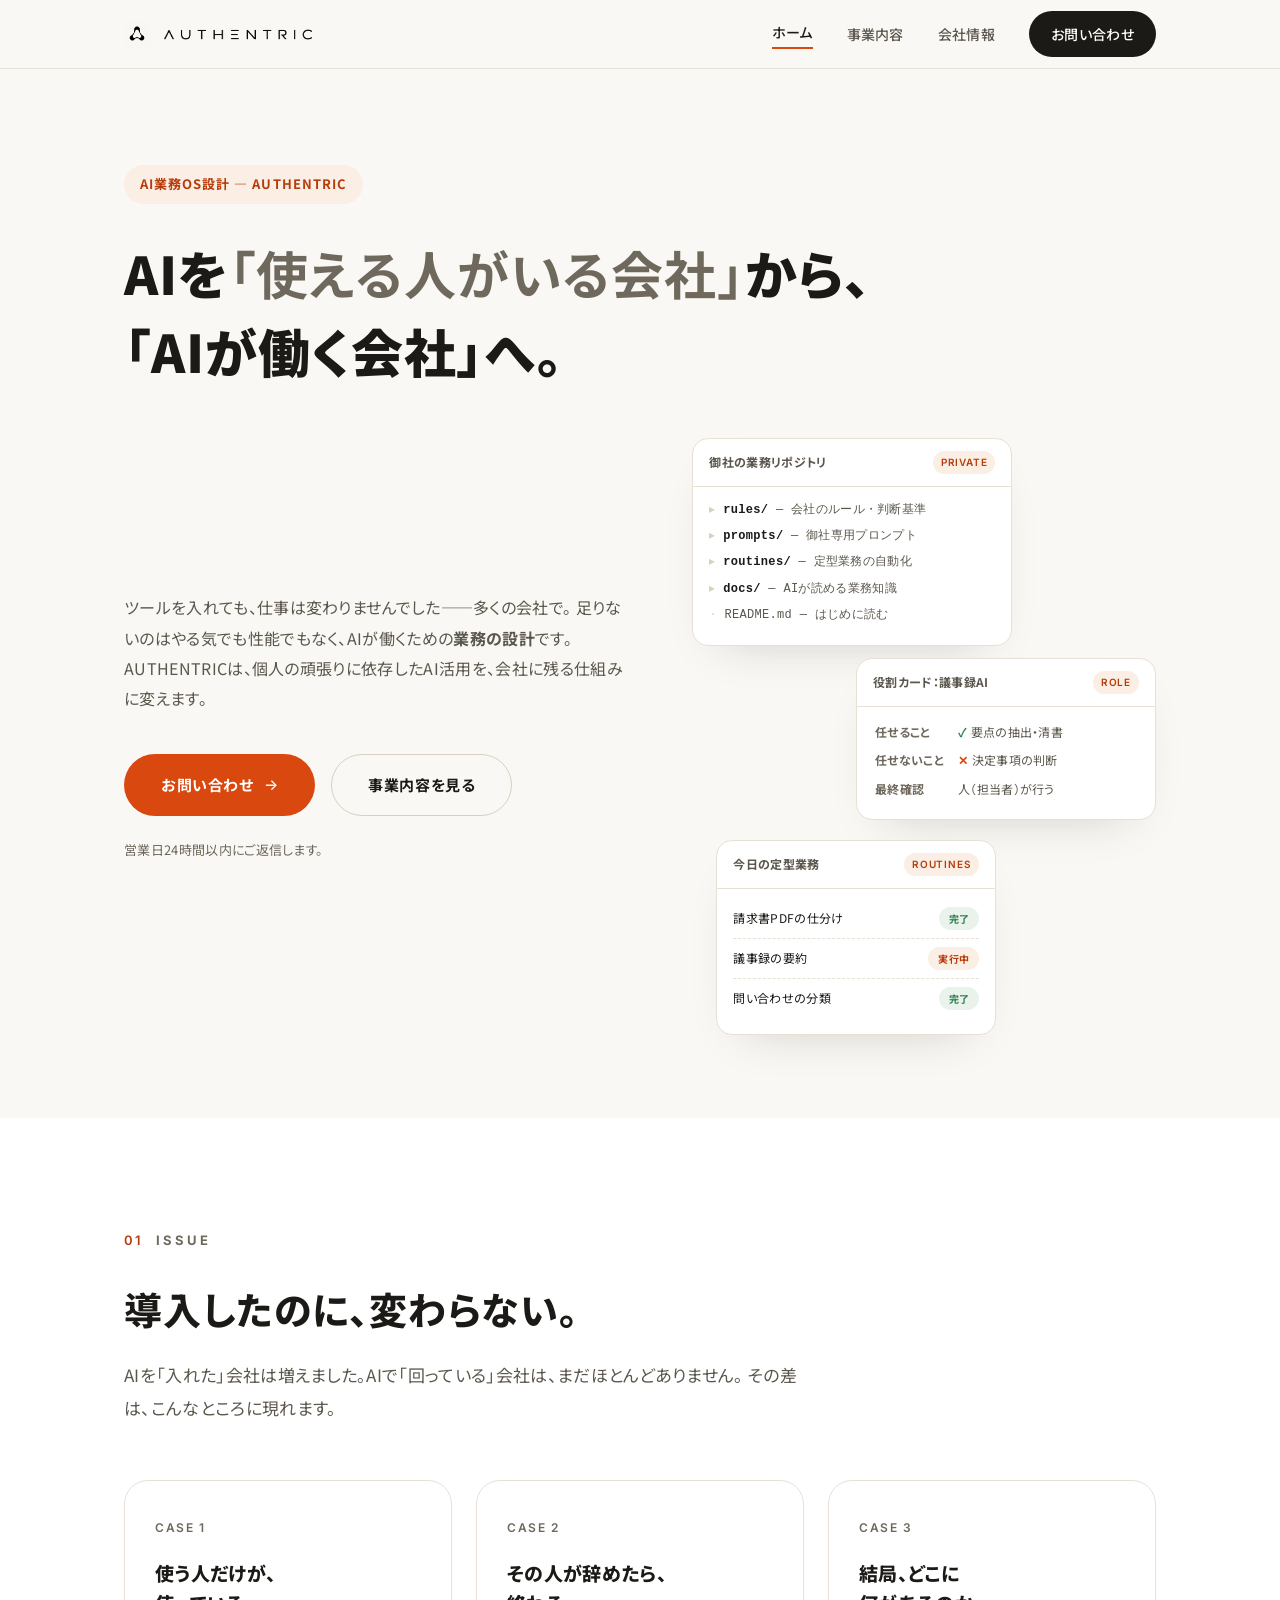
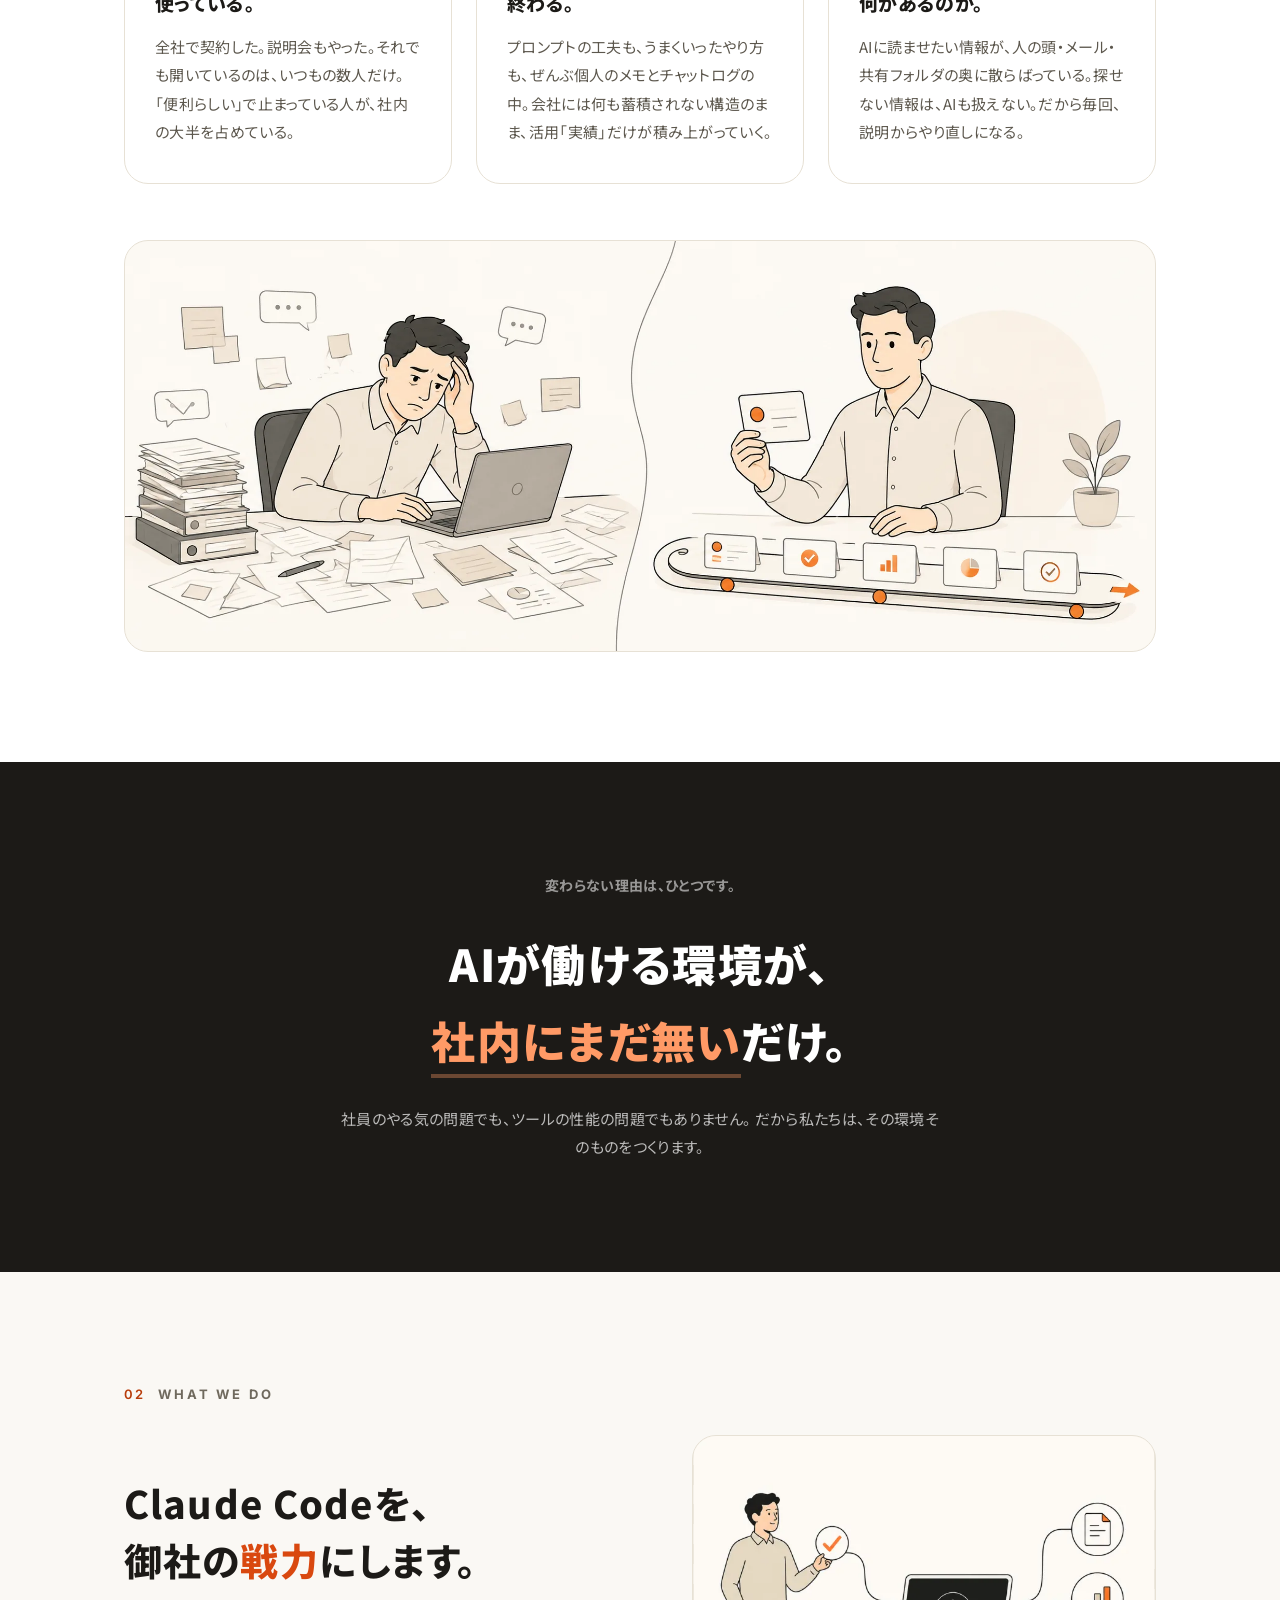
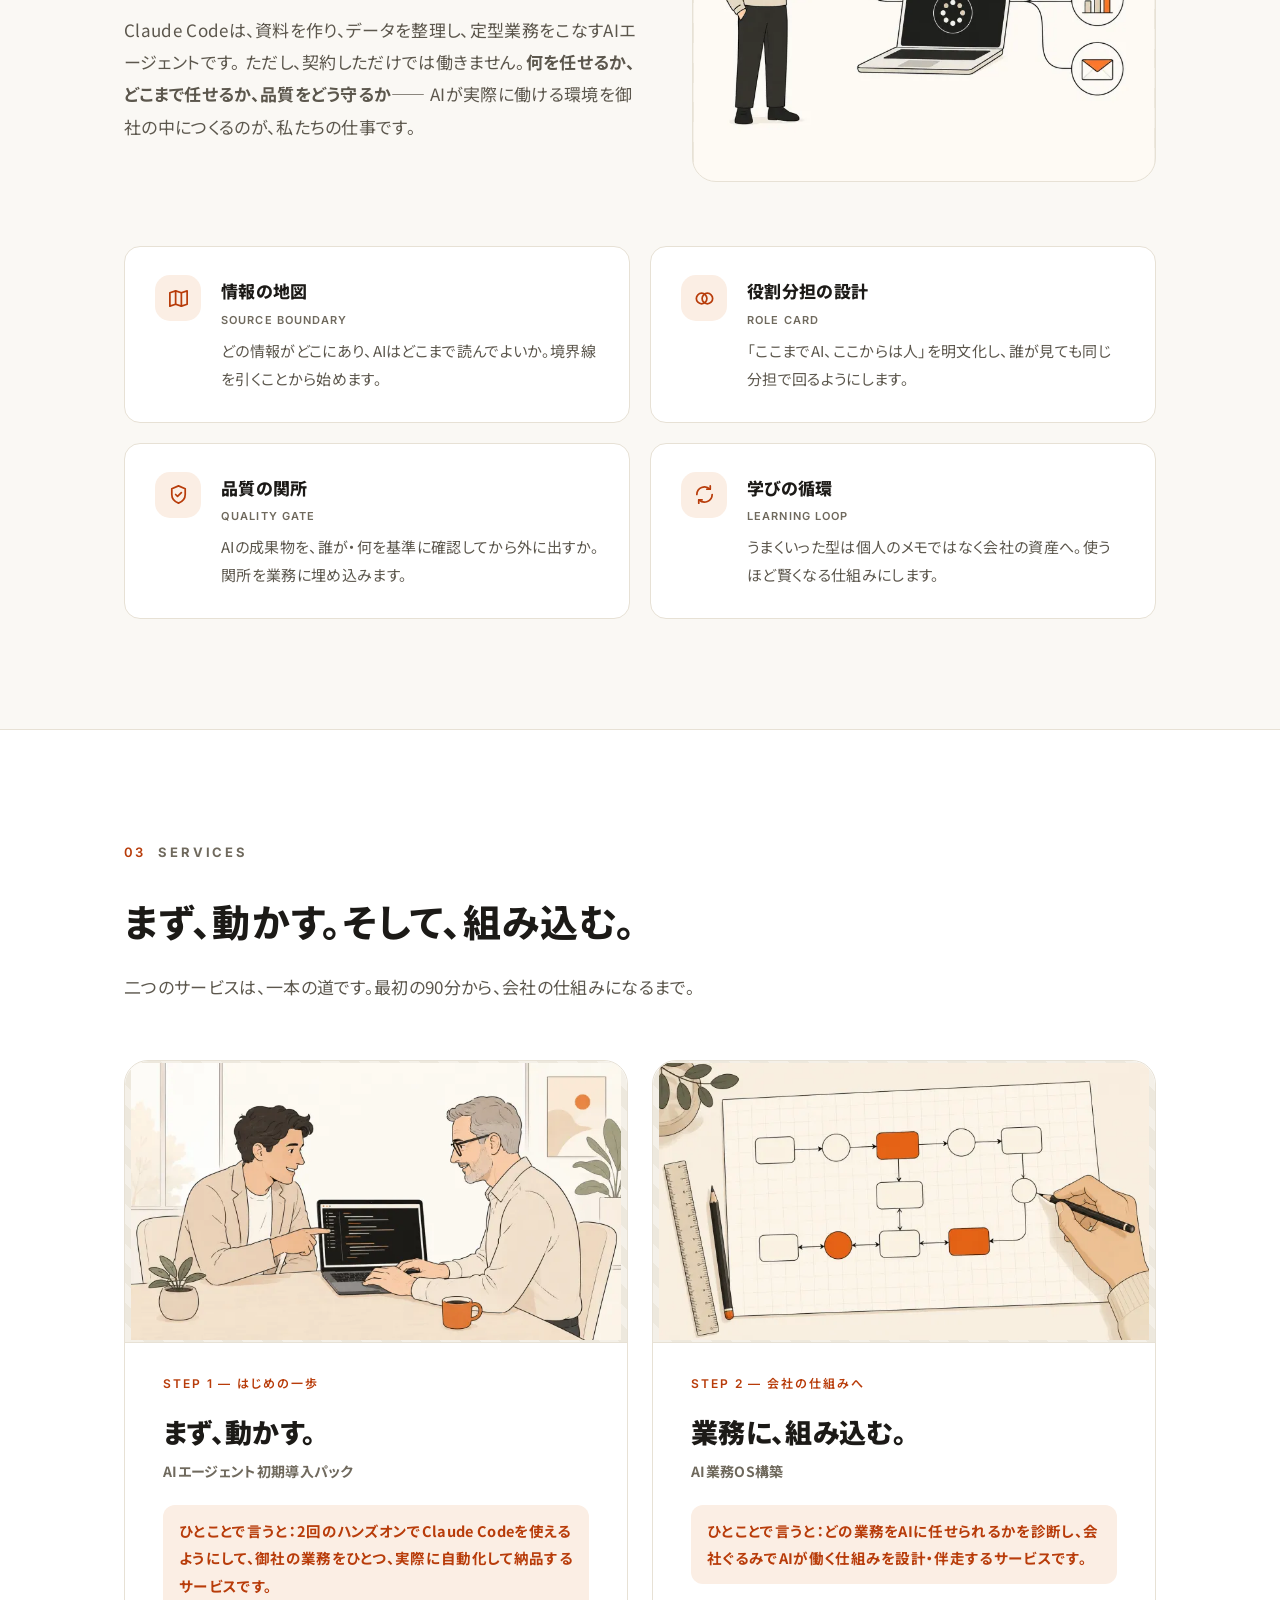
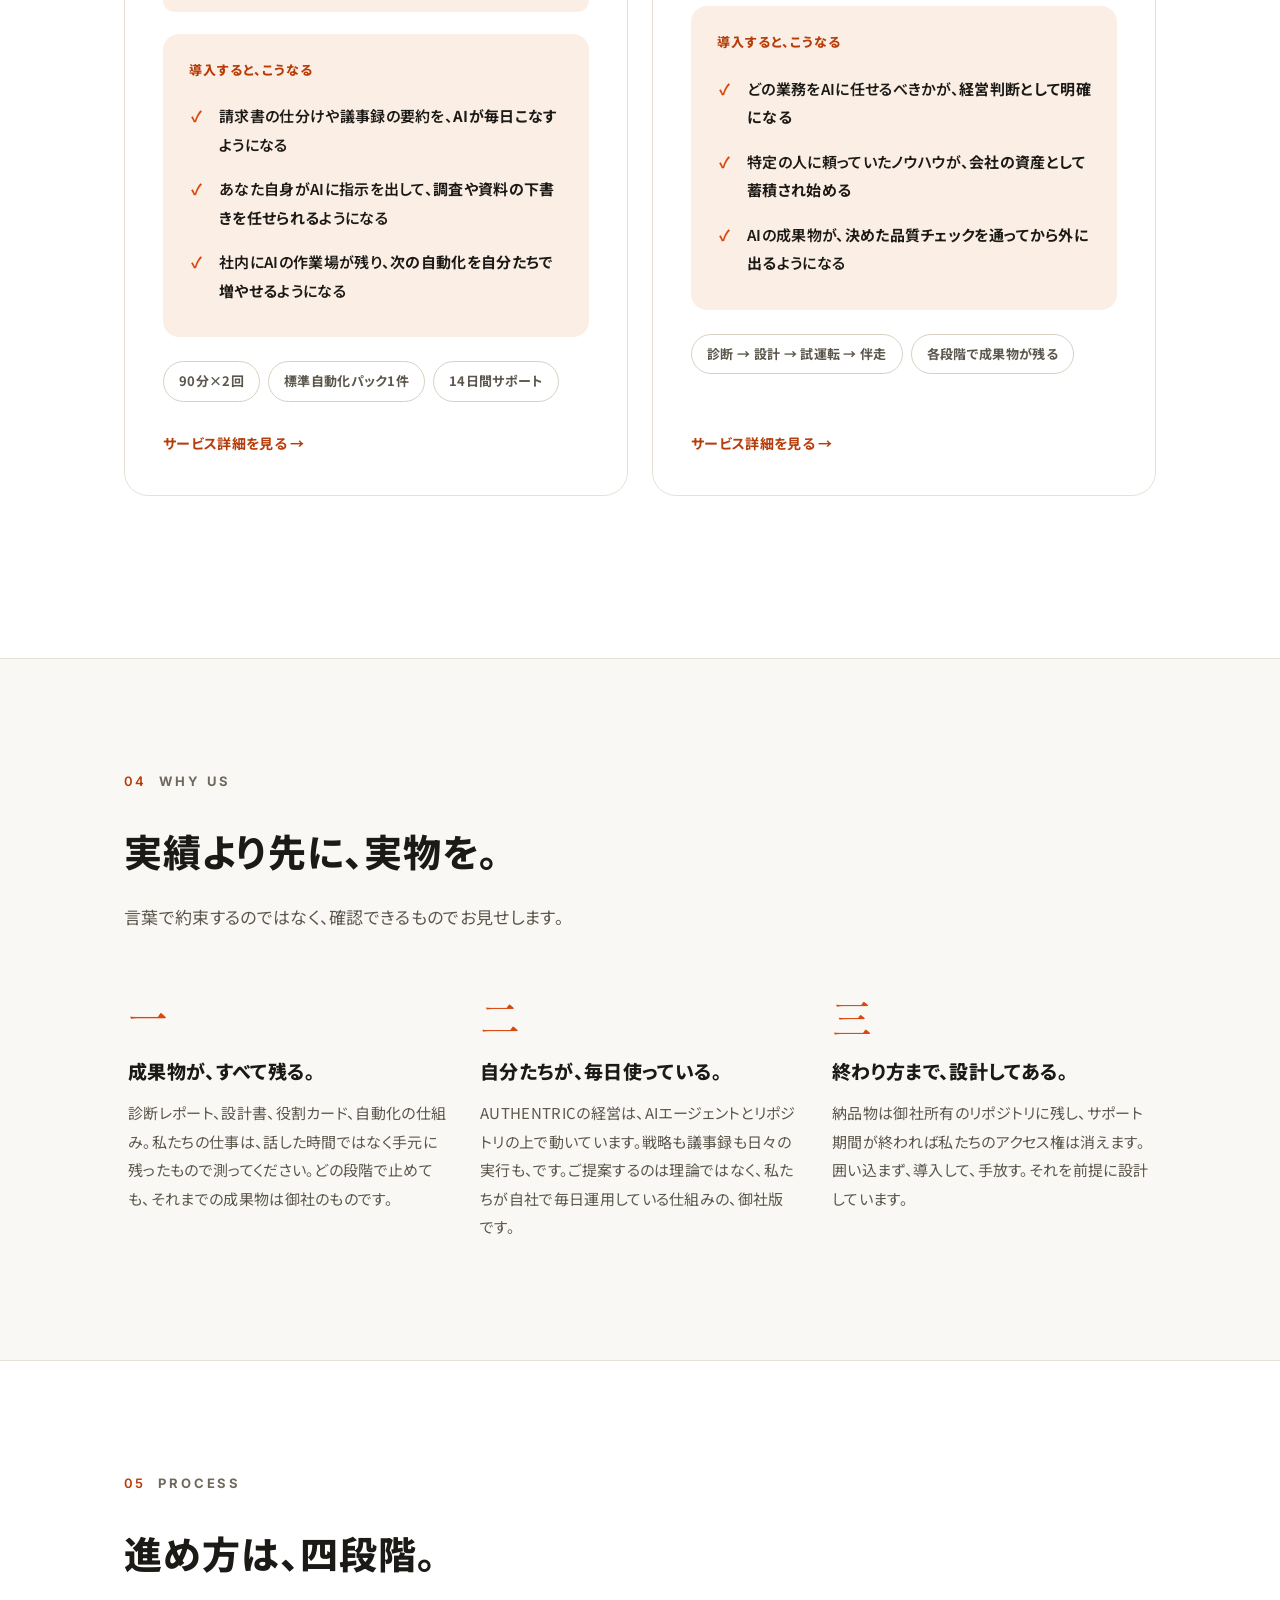
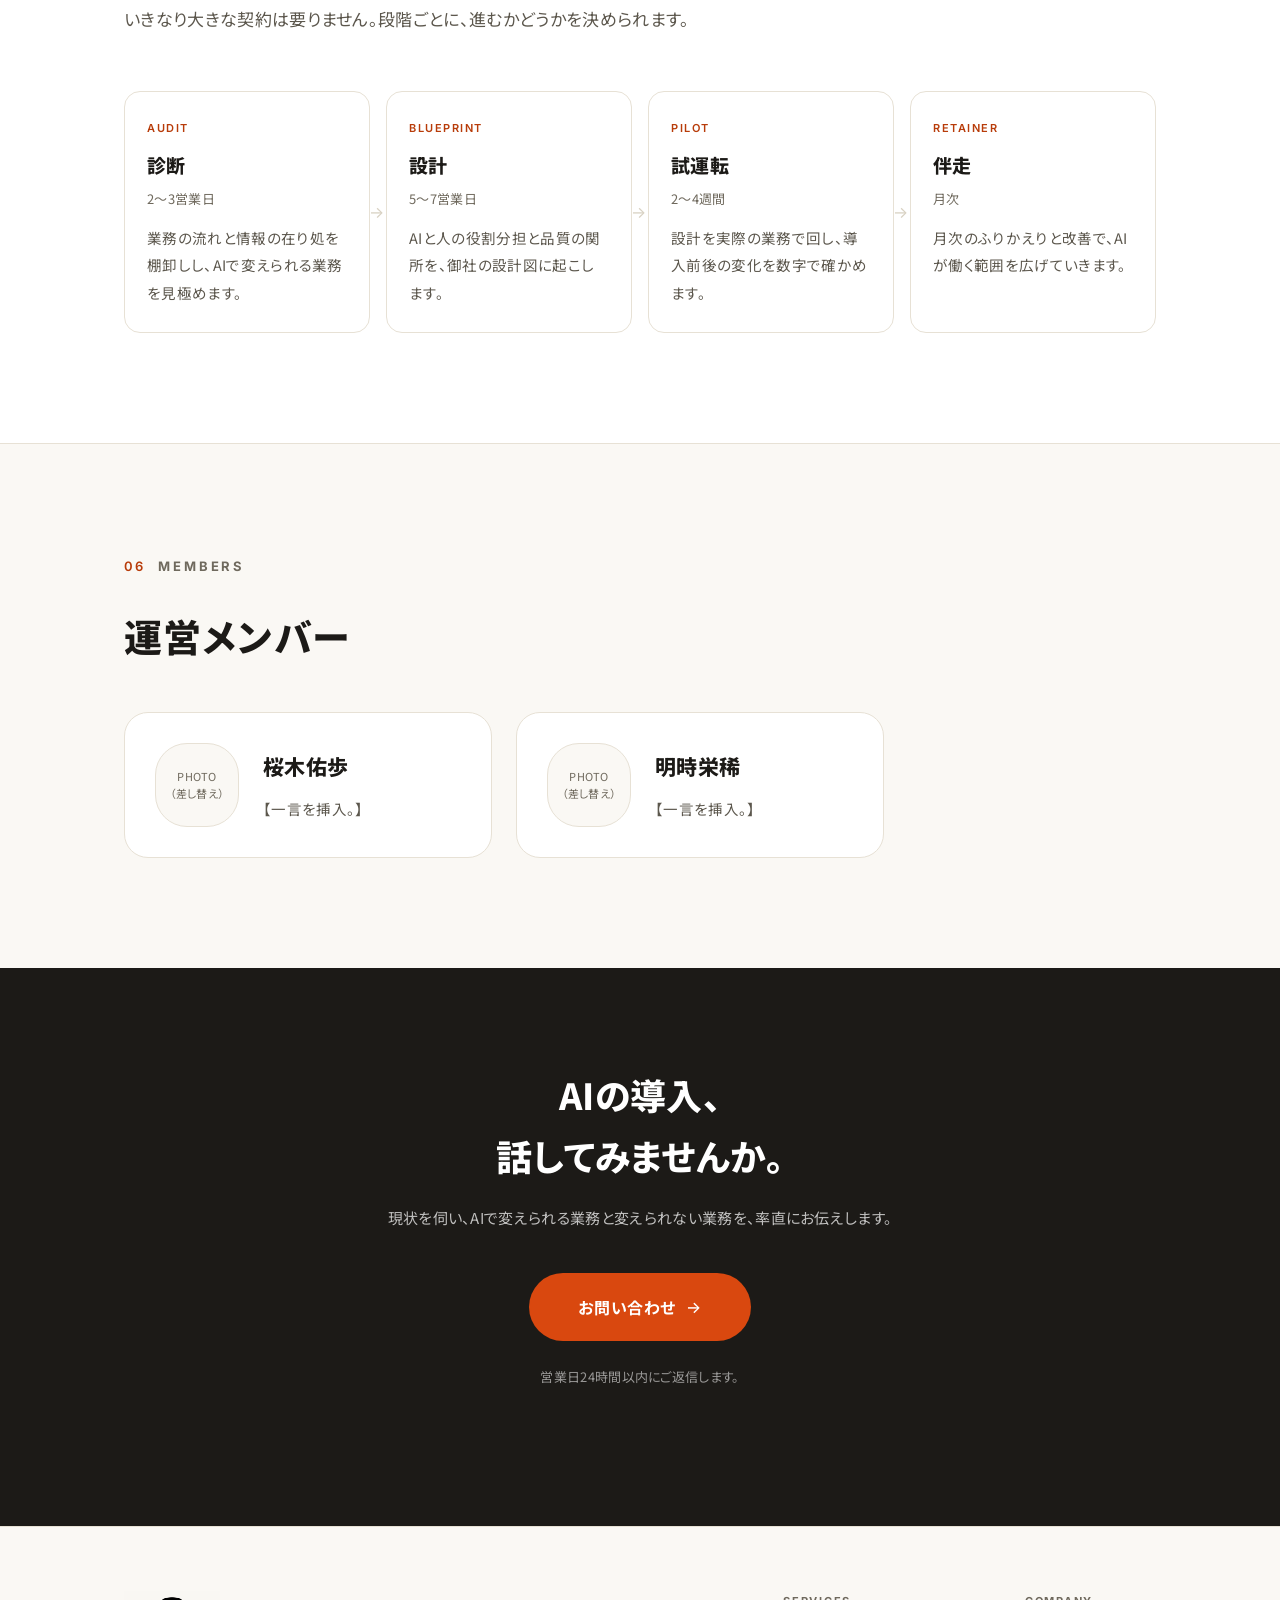
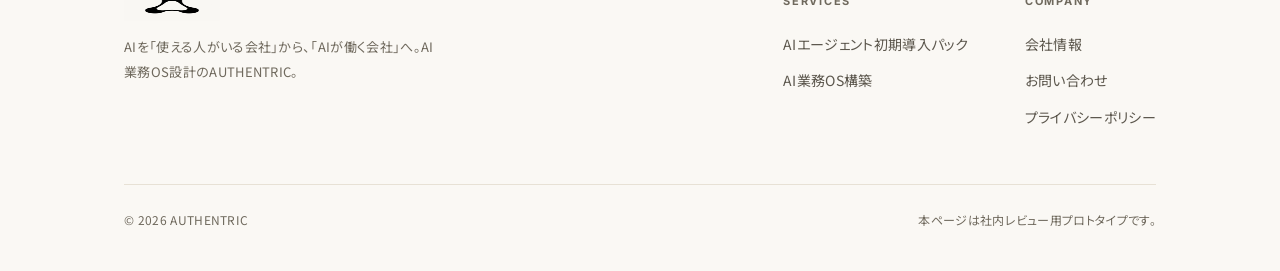
==== commit 5987ee0d: "deploy: コーポレートサイト+LP v2改善版 WebP画像最適化(7.5MB→約340KB)・OGP/JSON-LD・GA4雛形・ フォーム検証強化(必須チェック群/同意/honeypot)・" ====
--- a/index.html
+++ b/index.html
@@ -3,23 +3,47 @@
 <head>
   <meta charset="utf-8">
   <meta name="viewport" content="width=device-width, initial-scale=1">
-  <title>AUTHENTRIC | AI業務OS設計 — AIを「使える人がいる会社」から「AIが働く会社」へ</title>
+  <title>AUTHENTRIC | AI業務OS設計で「AIが働く会社」へ</title>
   <meta name="description" content="AUTHENTRICは、業務そのものをAI前提に設計し直す「AI業務OS設計」の会社です。個人の頑張りに依存したAI活用を、会社に残る仕組みに変えます。">
+  <!-- 公開前のためnoindex。本公開時に削除する（README公開チェックリスト参照） -->
+  <meta name="robots" content="noindex">
+  <link rel="canonical" href="https://aubr3964.github.io/authentric-site-preview/index.html">
+  <meta property="og:site_name" content="AUTHENTRIC">
   <meta property="og:title" content="AUTHENTRIC | AI業務OS設計">
   <meta property="og:description" content="AIを「使える人がいる会社」から、「AIが働く会社」へ。">
   <meta property="og:type" content="website">
-  <link rel="icon" type="image/png" href="assets/authentric-symbol-black.png">
+  <meta property="og:url" content="https://aubr3964.github.io/authentric-site-preview/index.html">
+  <meta property="og:image" content="https://aubr3964.github.io/authentric-site-preview/assets/og-image.jpg">
+  <meta property="og:image:width" content="1200">
+  <meta property="og:image:height" content="630">
+  <meta property="og:locale" content="ja_JP">
+  <meta name="twitter:card" content="summary_large_image">
+  <link rel="icon" type="image/png" sizes="32x32" href="assets/favicon-32.png">
+  <link rel="icon" type="image/png" sizes="192x192" href="assets/favicon-192.png">
+  <link rel="apple-touch-icon" href="assets/apple-touch-icon.png">
+  <script type="application/ld+json">
+  {
+    "@context": "https://schema.org",
+    "@type": "Organization",
+    "name": "AUTHENTRIC",
+    "url": "https://aubr3964.github.io/authentric-site-preview/",
+    "logo": "https://aubr3964.github.io/authentric-site-preview/assets/favicon-192.png",
+    "description": "業務そのものをAI前提に設計し直す「AI業務OS設計」の会社。"
+  }
+  </script>
   <link rel="preconnect" href="https://fonts.googleapis.com">
   <link rel="preconnect" href="https://fonts.gstatic.com" crossorigin>
-  <link href="https://fonts.googleapis.com/css2?family=Noto+Sans+JP:wght@400;500;700;800;900&family=Shippori+Mincho:wght@500;600&family=Inter:wght@400;500;600&display=swap" rel="stylesheet">
+  <link href="https://fonts.googleapis.com/css2?family=Noto+Sans+JP:wght@400;500;700;800;900&family=Shippori+Mincho:wght@600&family=Inter:wght@500;600&display=swap" rel="stylesheet">
   <link rel="stylesheet" href="styles.css">
 </head>
 <body>
 
+<a class="skip-link" href="#main">本文へスキップ</a>
+
 <header class="site-header">
   <div class="wrap">
     <a class="brand" href="index.html" aria-label="AUTHENTRIC ホーム">
-      <img class="symbol" src="assets/authentric-symbol-black.png" alt="">
+      <img class="symbol" src="assets/authentric-symbol-96.png" width="96" height="96" alt="">
       <img class="wordmark" src="assets/brand-wordmark-black.png" alt="AUTHENTRIC">
     </a>
     <button class="nav-toggle" data-nav-toggle aria-label="メニュー" aria-expanded="false">≡</button>
@@ -27,12 +51,12 @@
       <a href="index.html" aria-current="page">ホーム</a>
       <a href="services.html">事業内容</a>
       <a href="company.html">会社情報</a>
-      <a href="contact.html" class="nav-cta">お問い合わせ</a>
+      <a href="contact.html" class="nav-cta" data-cta="nav_contact">お問い合わせ</a>
     </nav>
   </div>
 </header>
 
-<main>
+<main id="main">
 
   <!-- ============ hero ============ -->
   <section class="hero">
@@ -50,8 +74,8 @@
           AUTHENTRICは、個人の頑張りに依存したAI活用を、会社に残る仕組みに変えます。
         </p>
         <div class="hero-actions">
-          <a class="btn btn-primary" href="contact.html">お問い合わせ <span class="arrow">→</span></a>
-          <a class="btn btn-ghost" href="services.html">事業内容を見る</a>
+          <a class="btn btn-primary" href="contact.html" data-cta="hero_contact">お問い合わせ <span class="arrow">→</span></a>
+          <a class="btn btn-ghost" href="services.html" data-cta="hero_services">事業内容を見る</a>
         </div>
         <p class="hero-note">営業日24時間以内にご返信します。</p>
       </div>
@@ -118,7 +142,10 @@
       </div>
       <figure class="img-slot ratio-wide reveal" style="margin-top:56px;"
               data-label="IMG-04: 導入前後のビフォー/アフター図（assets/img-04-before-after.png）">
-        <img src="assets/img-04-before-after.png" alt="導入前は個人ごとにバラバラだったAI活用が、導入後は会社の仕組みとして流れている比較図" onerror="this.remove()">
+        <picture>
+          <source type="image/webp" srcset="assets/img-04-before-after-750.webp 750w, assets/img-04-before-after.webp 1983w" sizes="(max-width: 900px) 100vw, 1032px">
+          <img src="assets/img-04-before-after.png" width="1983" height="793" alt="導入前は個人ごとにバラバラだったAI活用が、導入後は会社の仕組みとして流れている比較図" loading="lazy" decoding="async" onerror="this.closest('picture').remove()">
+        </picture>
       </figure>
     </div>
   </section>
@@ -150,7 +177,10 @@
         </div>
         <figure class="img-slot ratio-43 reveal"
                 data-label="IMG-01: 人とClaude Codeの役割分担の関係図（assets/img-01-ai-work-os.png）">
-          <img src="assets/img-01-ai-work-os.png" alt="人が判断し、Claude Codeが実務をこなし、成果が会社に蓄積される関係図" onerror="this.remove()">
+          <picture>
+            <source type="image/webp" srcset="assets/img-01-ai-work-os-750.webp 750w, assets/img-01-ai-work-os.webp 1448w" sizes="(max-width: 900px) 100vw, 460px">
+            <img src="assets/img-01-ai-work-os.png" width="1448" height="1086" alt="人が判断し、Claude Codeが実務をこなし、成果が会社に蓄積される関係図" loading="lazy" decoding="async" onerror="this.closest('picture').remove()">
+          </picture>
         </figure>
       </div>
       <div class="os-grid">
@@ -198,7 +228,10 @@
         <article class="svc-card reveal">
           <figure class="img-slot ratio-169 svc-thumb"
                   data-label="IMG-02: ハンズオンで一緒にClaude Codeを動かす様子（assets/img-02-onboarding.png）">
-            <img src="assets/img-02-onboarding.png" alt="経営者が伴走者と一緒にPCでClaude Codeを動かしている様子" onerror="this.remove()">
+            <picture>
+              <source type="image/webp" srcset="assets/img-02-onboarding-750.webp 750w, assets/img-02-onboarding.webp 1672w" sizes="(max-width: 900px) 100vw, 490px">
+              <img src="assets/img-02-onboarding.png" width="1672" height="941" alt="経営者が伴走者と一緒にPCでClaude Codeを動かしている様子" loading="lazy" decoding="async" onerror="this.closest('picture').remove()">
+            </picture>
           </figure>
           <span class="svc-step">STEP 1 — はじめの一歩</span>
           <h3>まず、動かす。</h3>
@@ -220,7 +253,10 @@
         <article class="svc-card reveal">
           <figure class="img-slot ratio-169 svc-thumb"
                   data-label="IMG-03: 業務の設計図（ブループリント）のイメージ（assets/img-03-blueprint.png）">
-            <img src="assets/img-03-blueprint.png" alt="業務フローの設計図の上で、AIに任せる部分と人が判断する部分が色分けされているイメージ" onerror="this.remove()">
+            <picture>
+              <source type="image/webp" srcset="assets/img-03-blueprint-750.webp 750w, assets/img-03-blueprint.webp 1672w" sizes="(max-width: 900px) 100vw, 490px">
+              <img src="assets/img-03-blueprint.png" width="1672" height="941" alt="業務フローの設計図の上で、AIに任せる部分と人が判断する部分が色分けされているイメージ" loading="lazy" decoding="async" onerror="this.closest('picture').remove()">
+            </picture>
           </figure>
           <span class="svc-step">STEP 2 — 会社の仕組みへ</span>
           <h3>業務に、組み込む。</h3>
@@ -340,7 +376,7 @@
       <p>
         現状を伺い、AIで変えられる業務と変えられない業務を、率直にお伝えします。
       </p>
-      <a class="btn btn-primary" href="contact.html">お問い合わせ <span class="arrow">→</span></a>
+      <a class="btn btn-primary" href="contact.html" data-cta="cta_band_contact">お問い合わせ <span class="arrow">→</span></a>
       <p class="sla">営業日24時間以内にご返信します。</p>
     </div>
   </section>
@@ -351,7 +387,7 @@
   <div class="wrap">
     <div class="footer-top">
       <div class="footer-brand">
-        <img class="symbol" src="assets/authentric-symbol-black.png" alt="AUTHENTRIC">
+        <img class="symbol" src="assets/authentric-symbol-96.png" width="96" height="96" alt="AUTHENTRIC">
         <p>AIを「使える人がいる会社」から、「AIが働く会社」へ。AI業務OS設計のAUTHENTRIC。</p>
       </div>
       <nav class="footer-nav" aria-label="フッターナビゲーション">
--- a/styles.css
+++ b/styles.css
@@ -8,7 +8,7 @@
   --surface: #ffffff;
   --ink: #1c1a17;
   --ink-sub: #5c574d;
-  --ink-faint: #8a8478;
+  --ink-faint: #6f695d; /* 小サイズ文字で WCAG AA (4.5:1) を満たす下限付近に設定 */
   --line: #e7e1d5;
   --line-strong: #d8d1c2;
   --accent: #d9480f;
@@ -28,6 +28,8 @@
 
 html { scroll-behavior: smooth; }
 
+[id] { scroll-margin-top: 84px; }
+
 body {
   font-family: var(--font-body);
   background: var(--paper);
@@ -57,6 +59,22 @@
   clip: rect(0 0 0 0); border: 0;
 }
 
+a:focus-visible, button:focus-visible,
+input:focus-visible, select:focus-visible, textarea:focus-visible {
+  outline: 2px solid var(--accent-deep);
+  outline-offset: 3px;
+  border-radius: 4px;
+}
+
+.skip-link {
+  position: absolute; left: 16px; top: -48px; z-index: 300;
+  background: var(--ink); color: #fff;
+  font-size: 13px; font-weight: 700;
+  padding: 10px 18px; border-radius: 0 0 10px 10px;
+  transition: top 0.15s;
+}
+.skip-link:focus-visible { top: 0; }
+
 /* ---------- header ---------- */
 
 .site-header {
@@ -124,7 +142,7 @@
 }
 .kicker .no {
   font-family: var(--font-eng); font-size: 13px; font-weight: 600;
-  color: var(--accent); letter-spacing: 0.12em;
+  color: var(--accent-deep); letter-spacing: 0.12em;
 }
 .kicker .label {
   font-size: 13px; font-weight: 700; color: var(--ink-faint);
@@ -183,7 +201,8 @@
 
 /* hero mockup cluster — 実物の空気を出す手描きUI */
 
-.mock-cluster { position: relative; min-height: 490px; }
+/* カード同士は重ねない（テキストが隠れるため）。左右のずらしと影で奥行きを出す */
+.mock-cluster { position: relative; min-height: 580px; }
 
 .mock-card {
   position: absolute;
@@ -212,7 +231,7 @@
 .mock-repo li.file::before { content: "· "; color: var(--line-strong); }
 .mock-repo li strong { color: var(--ink); font-weight: 600; }
 
-.mock-role { width: 300px; top: 96px; right: 0; z-index: 3; }
+.mock-role { width: 300px; top: 220px; right: 0; z-index: 3; }
 .mock-role .body { padding: 14px 18px 18px; font-size: 12px; }
 .mock-role dl { display: grid; grid-template-columns: auto 1fr; gap: 6px 14px; }
 .mock-role dt { color: var(--ink-faint); font-weight: 700; white-space: nowrap; }
@@ -220,7 +239,7 @@
 .mock-role dd.ok::before { content: "✓ "; color: var(--ok); font-weight: 700; }
 .mock-role dd.ng::before { content: "✕ "; color: var(--accent); font-weight: 700; }
 
-.mock-routine { width: 280px; top: 262px; left: 24px; z-index: 4; }
+.mock-routine { width: 280px; top: 402px; left: 24px; z-index: 4; }
 .mock-routine ul { padding: 10px 16px 16px; font-size: 12px; }
 .mock-routine li {
   display: flex; justify-content: space-between; align-items: center;
@@ -379,7 +398,7 @@
 
 .svc-step {
   font-family: var(--font-eng); font-size: 12px; font-weight: 600;
-  letter-spacing: 0.16em; color: var(--accent);
+  letter-spacing: 0.16em; color: var(--accent-deep);
   margin-bottom: 16px;
 }
 .svc-card h3 { font-size: 27px; font-weight: 900; line-height: 1.5; margin-bottom: 6px; }
@@ -474,7 +493,7 @@
 .flow-step:last-child::after { content: none; }
 .flow-step .f-en {
   font-family: var(--font-eng); font-size: 11px; font-weight: 600;
-  letter-spacing: 0.14em; color: var(--accent); text-transform: uppercase;
+  letter-spacing: 0.14em; color: var(--accent-deep); text-transform: uppercase;
   display: block; margin-bottom: 8px;
 }
 .flow-step h3 { font-size: 19px; font-weight: 800; margin-bottom: 4px; }
@@ -652,10 +671,10 @@
 .mission-block { text-align: center; padding: 130px 0; }
 .mission-block .m-label {
   font-family: var(--font-eng); font-size: 12px; font-weight: 600;
-  letter-spacing: 0.3em; color: var(--accent); text-transform: uppercase;
+  letter-spacing: 0.3em; color: var(--accent-deep); text-transform: uppercase;
   display: block; margin-bottom: 36px;
 }
-.mission-block h2 {
+.mission-block h1, .mission-block h2 {
   font-family: var(--font-serif);
   font-size: clamp(24px, 3.8vw, 36px); font-weight: 600;
   line-height: 2.1; letter-spacing: 0.06em;
@@ -700,7 +719,7 @@
   border: 1px solid var(--line-strong); background: var(--surface);
   display: grid; place-items: center;
   font-family: var(--font-eng); font-size: 12px; font-weight: 600;
-  color: var(--accent);
+  color: var(--accent-deep);
 }
 .step-list li strong { display: block; color: var(--ink); font-size: 16px; margin-bottom: 4px; }
 
@@ -751,6 +770,20 @@
 }
 .check-row input { accent-color: var(--accent); }
 
+.field-error {
+  font-size: 12px; font-weight: 700; color: var(--accent-deep);
+  margin-top: 8px;
+}
+.field-error:empty { display: none; }
+
+.consent-row label a { text-decoration: underline; }
+
+/* honeypot: 画面外に隠す（display:noneはbotに検知されやすい） */
+.hp-field {
+  position: absolute !important; width: 1px; height: 1px;
+  margin: -1px; overflow: hidden; clip: rect(0 0 0 0); border: 0; padding: 0;
+}
+
 .form-foot { margin-top: 32px; }
 .form-foot .btn { width: 100%; justify-content: center; }
 .form-note { margin-top: 16px; font-size: 12px; color: var(--ink-faint); text-align: center; }
@@ -779,10 +812,11 @@
 
 /* ---------- reveal ---------- */
 
-.reveal { opacity: 0; transform: translateY(18px); transition: opacity 0.7s ease, transform 0.7s ease; }
-.reveal.in { opacity: 1; transform: none; }
+/* JSが動いた場合のみ隠す（script.jsが <html> に .js を付与）。JS無効・読込失敗時は常に表示 */
+html.js .reveal { opacity: 0; transform: translateY(18px); transition: opacity 0.7s ease, transform 0.7s ease; }
+html.js .reveal.in { opacity: 1; transform: none; }
 @media (prefers-reduced-motion: reduce) {
-  .reveal { opacity: 1; transform: none; transition: none; }
+  html.js .reveal { opacity: 1; transform: none; transition: none; }
 }
 
 /* ---------- responsive ---------- */
@@ -792,7 +826,7 @@
 
   .hero { padding: 56px 0 72px; }
   .hero-grid { grid-template-columns: 1fr; gap: 48px; }
-  .mock-cluster { min-height: 460px; max-width: 480px; margin: 0 auto; }
+  .mock-cluster { min-height: 580px; max-width: 480px; margin: 0 auto; }
 
   .card-row, .trust-grid { grid-template-columns: 1fr; }
   .intro-grid, .os-grid, .svc-grid, .guide-grid, .member-grid, .svc-detail-grid { grid-template-columns: 1fr; }
@@ -828,10 +862,10 @@
 
 @media (max-width: 520px) {
   .flow-row { grid-template-columns: 1fr; }
-  .mock-cluster { min-height: 600px; }
+  .mock-cluster { min-height: 660px; }
   .mock-repo { width: 260px; }
-  .mock-role { width: 250px; top: 150px; }
-  .mock-routine { width: 240px; left: 10px; top: 400px; }
+  .mock-role { width: 250px; top: 250px; }
+  .mock-routine { width: 240px; left: 10px; top: 460px; }
   .hero-actions .btn { width: 100%; justify-content: center; }
   .member-card { flex-direction: column; align-items: flex-start; }
 }
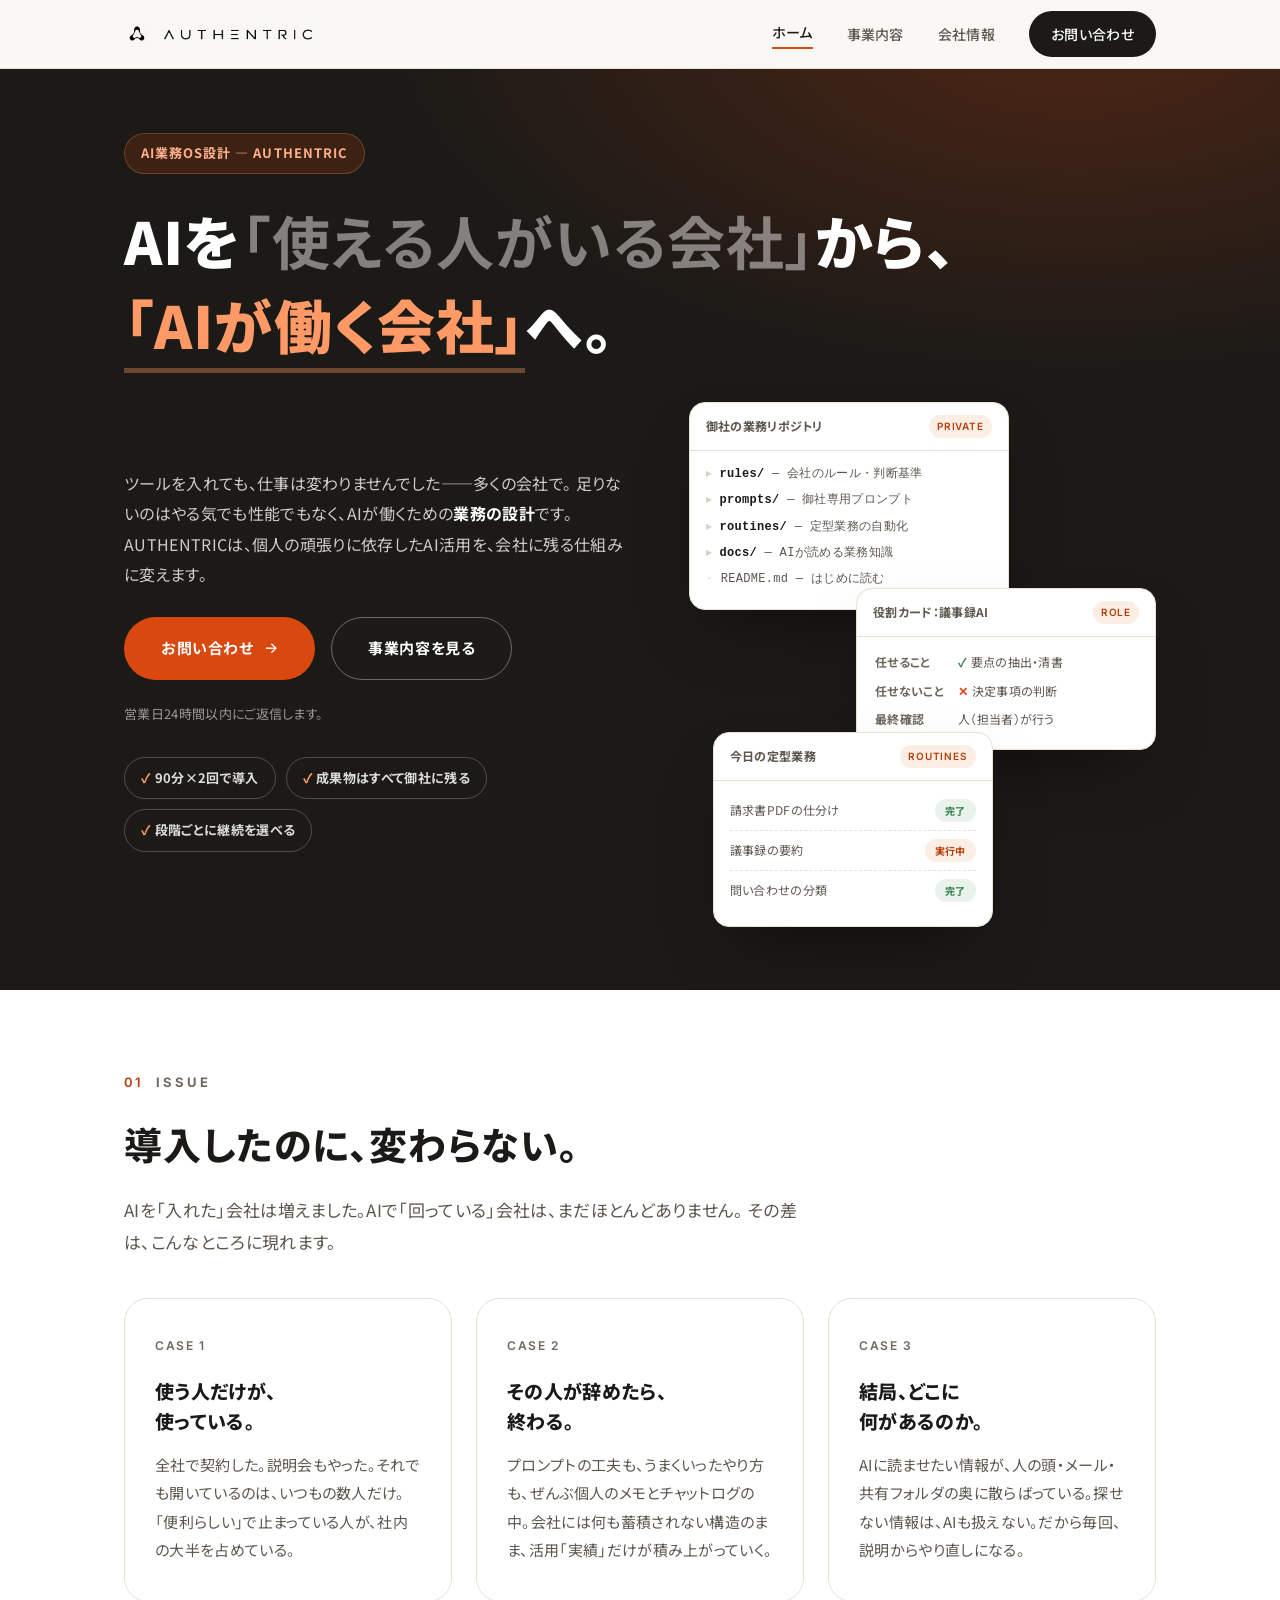
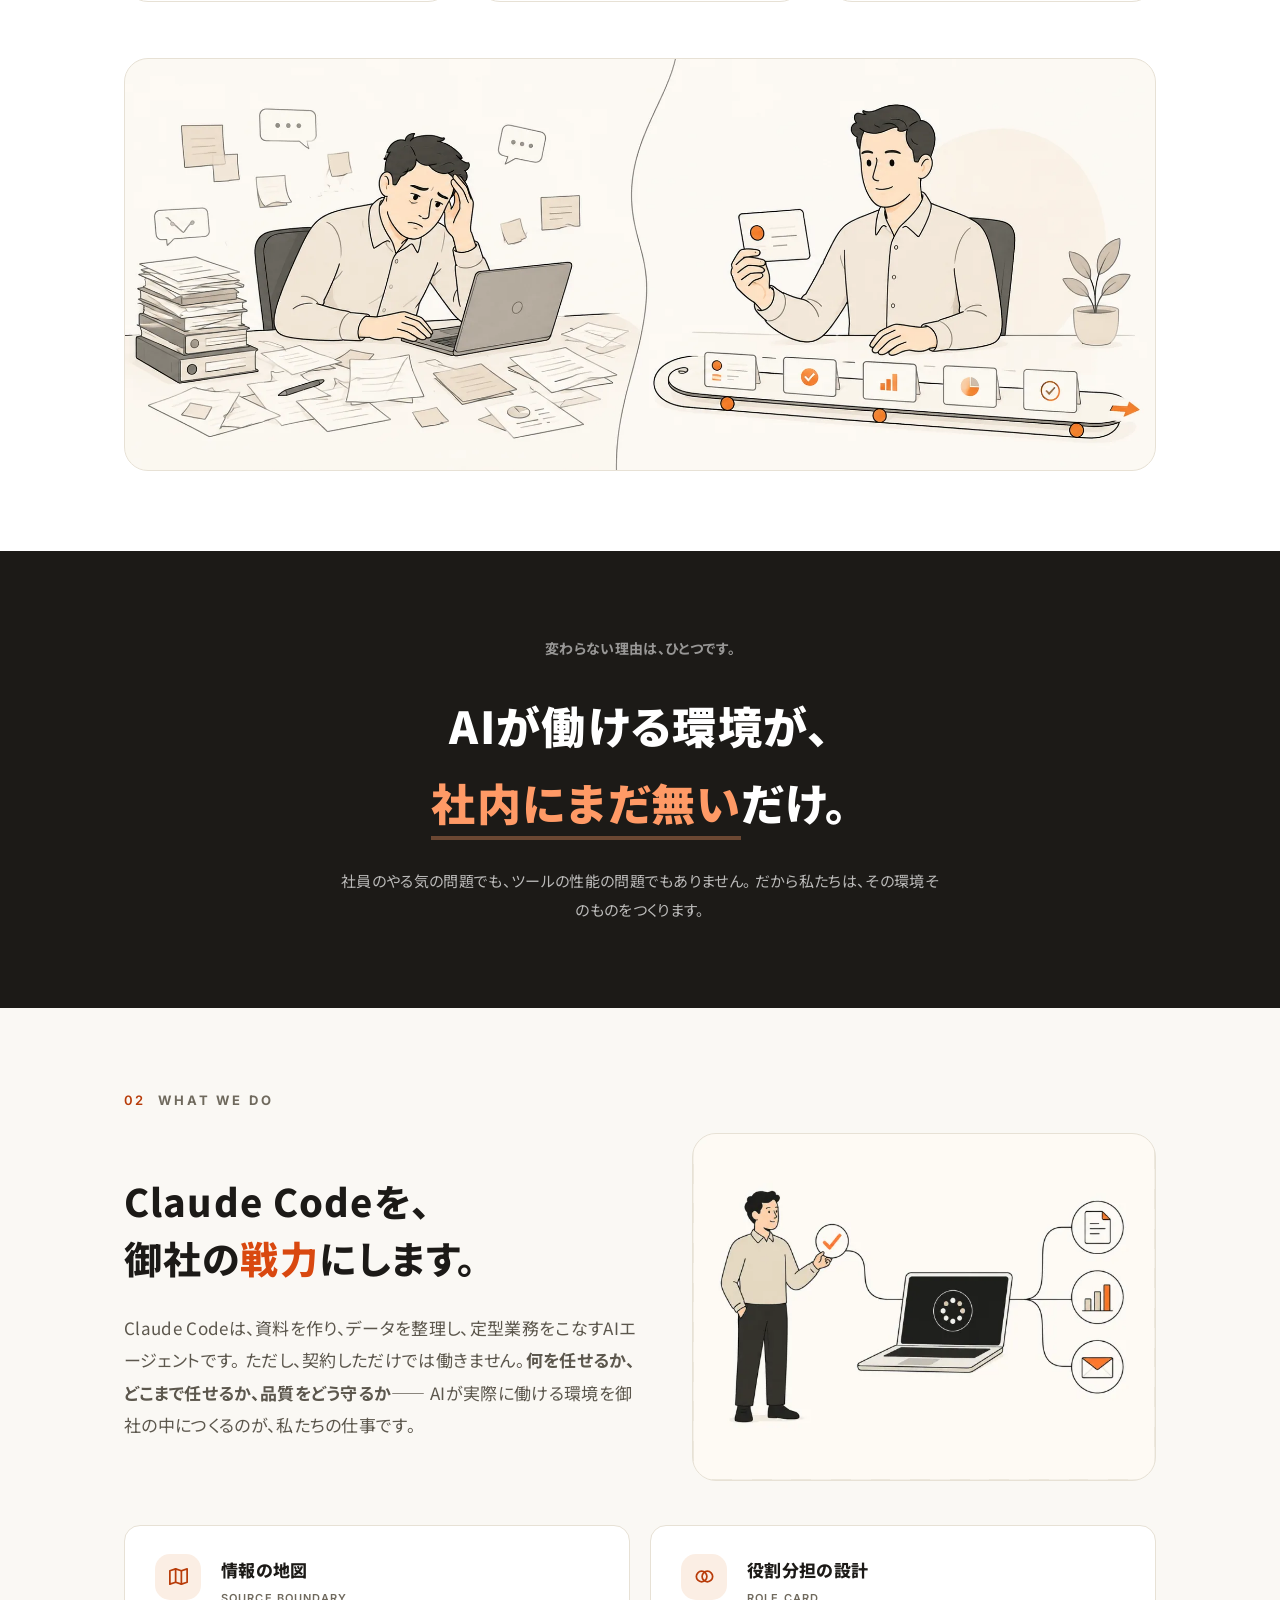
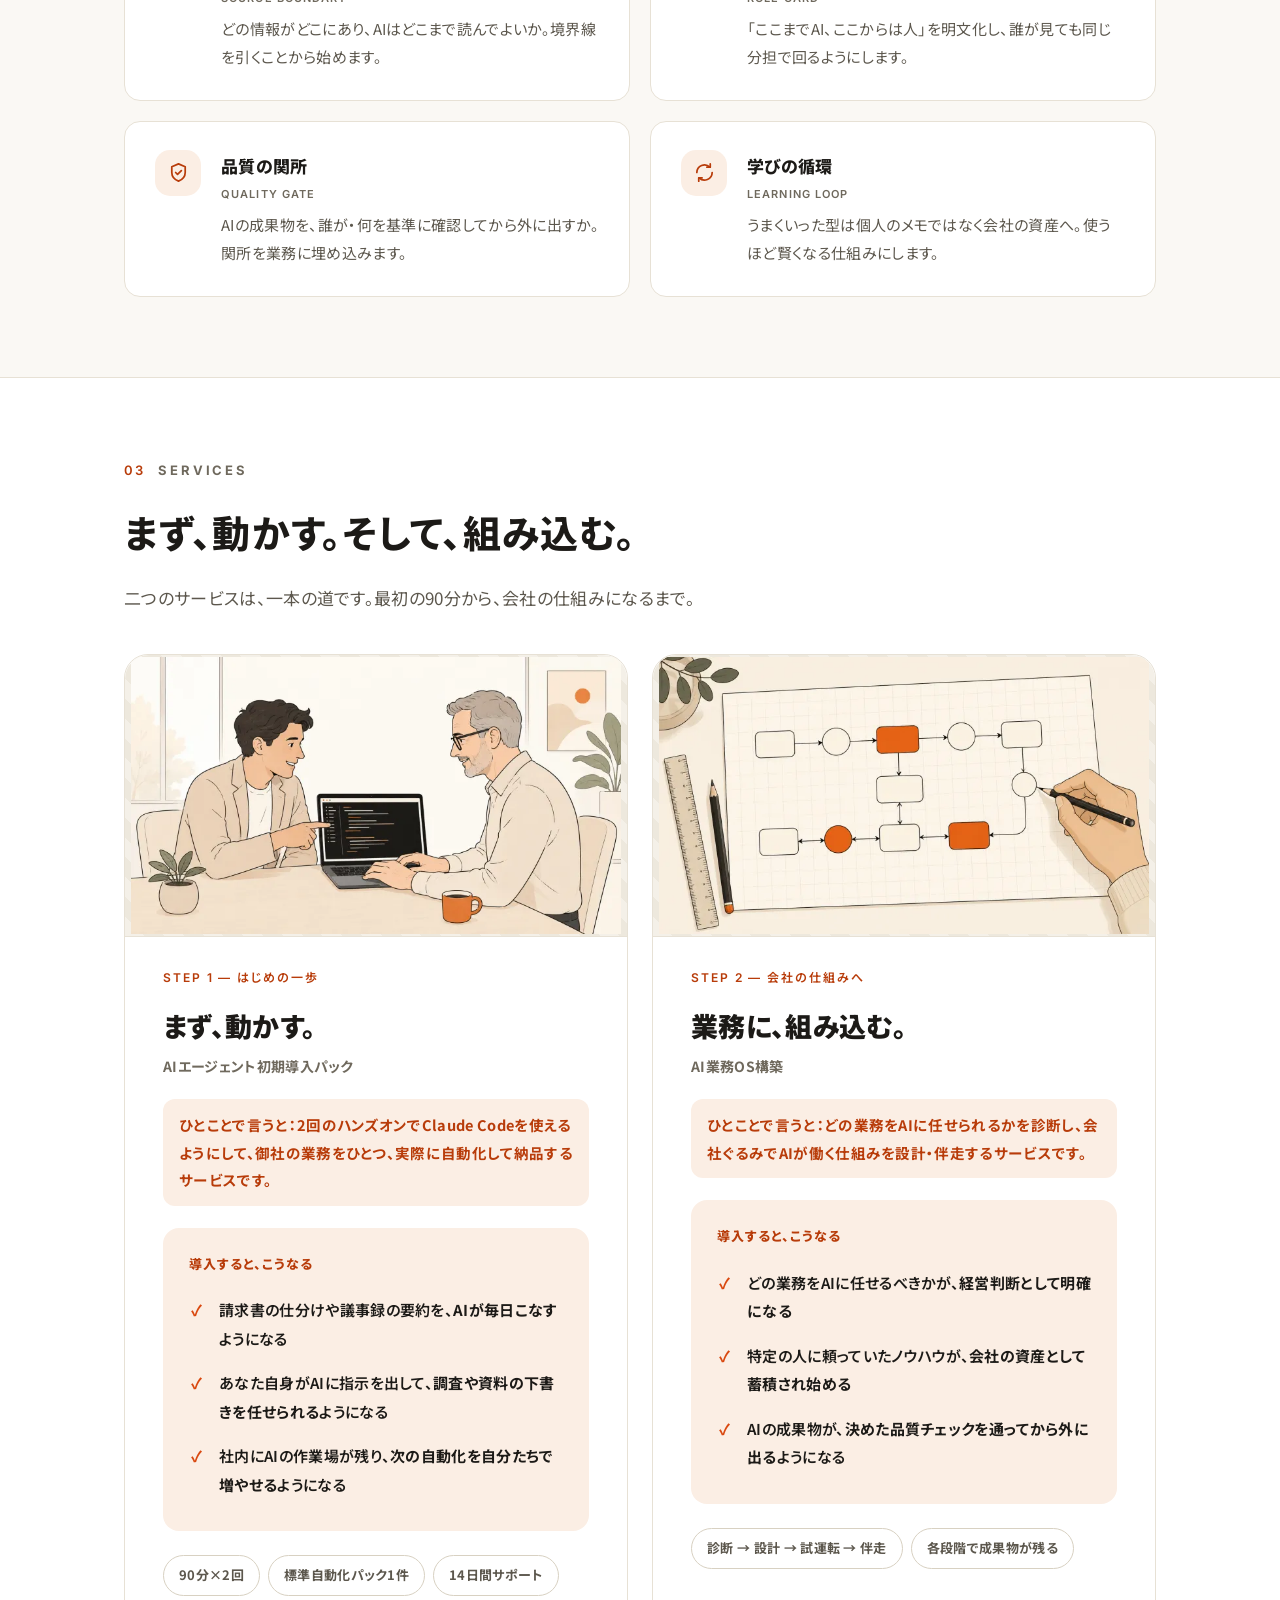
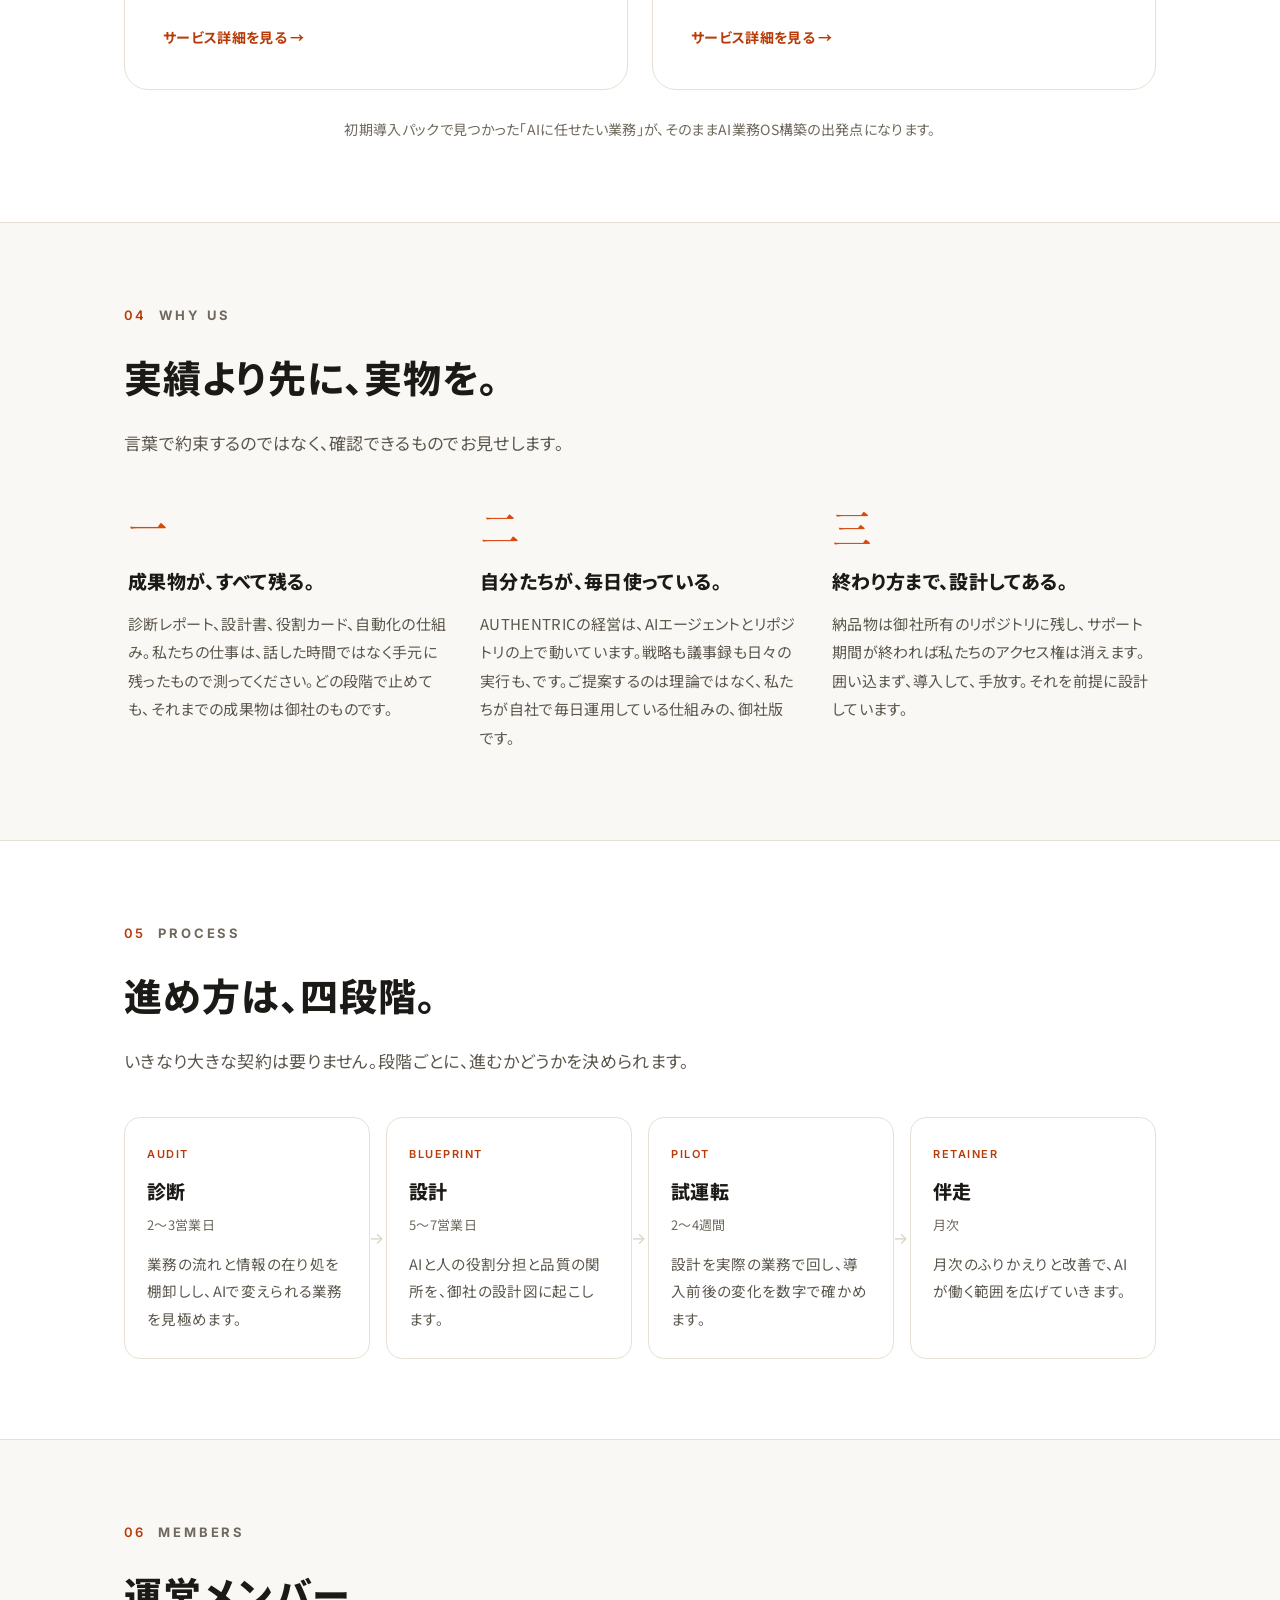
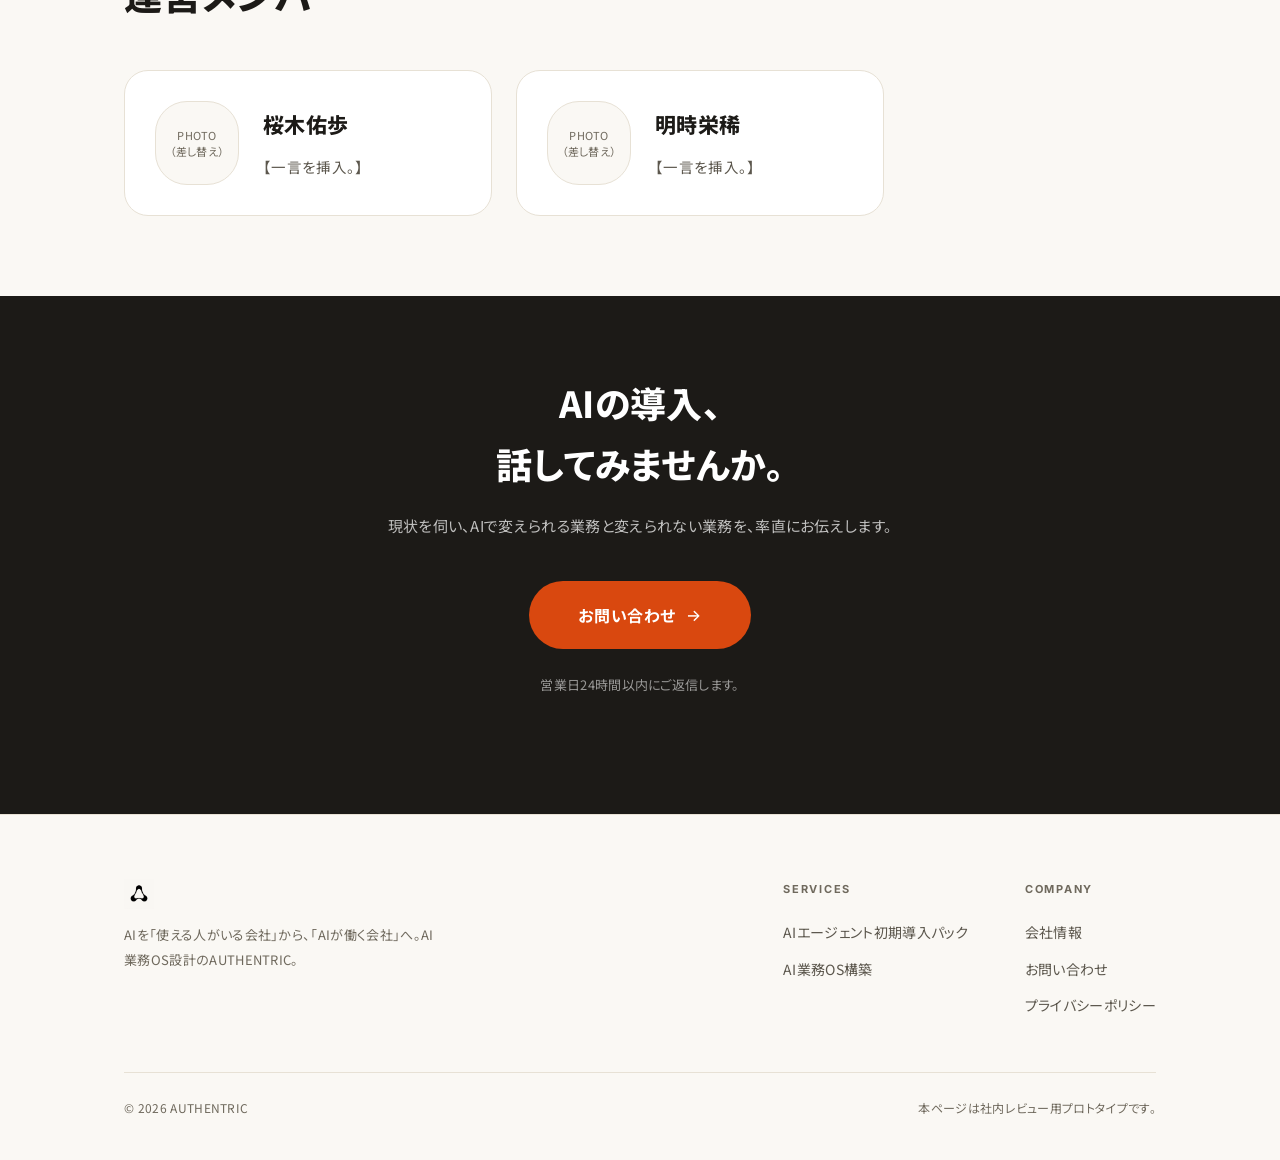
==== commit b84aa864: "feat: ヒーローを濃色×オレンジグローの高インパクト構成に刷新 タイトル強調(em3)・実績チップ3点で左下の空白を解消・ カードの浮遊感強化・モバイルでcluster幅が0になるgrid str" ====
--- a/index.html
+++ b/index.html
@@ -64,7 +64,7 @@
       <span class="hero-kicker">AI業務OS設計 — AUTHENTRIC</span>
       <h1 class="hero-title">
         AIを<span class="quiet">「使える人がいる会社」</span>から、<br>
-        「AIが働く会社」へ。
+        <span class="em3">「AIが働く会社」</span>へ。
       </h1>
       <div class="hero-grid">
       <div>
@@ -78,6 +78,11 @@
           <a class="btn btn-ghost" href="services.html" data-cta="hero_services">事業内容を見る</a>
         </div>
         <p class="hero-note">営業日24時間以内にご返信します。</p>
+        <div class="hero-proof" aria-label="サービスの特長">
+          <span>90分×2回で導入</span>
+          <span>成果物はすべて御社に残る</span>
+          <span>段階ごとに継続を選べる</span>
+        </div>
       </div>
 
       <div class="mock-cluster" aria-hidden="true"><!-- 実物の空気を出す手描きUI -->
--- a/styles.css
+++ b/styles.css
@@ -132,13 +132,13 @@
 
 /* ---------- section scaffolding ---------- */
 
-section.block { padding: 110px 0; }
+section.block { padding: 80px 0; }
 section.block + section.block { border-top: 1px solid var(--line); }
 section.block.tinted { background: var(--surface); }
 
 .kicker {
   display: flex; align-items: baseline; gap: 14px;
-  margin-bottom: 28px;
+  margin-bottom: 20px;
 }
 .kicker .no {
   font-family: var(--font-eng); font-size: 13px; font-weight: 600;
@@ -160,56 +160,81 @@
 
 .section-lead {
   font-size: 17px; color: var(--ink-sub);
-  max-width: 680px; margin-bottom: 56px;
+  max-width: 680px; margin-bottom: 40px;
 }
 
 /* ---------- hero ---------- */
 
-.hero { padding: 96px 0 100px; overflow: hidden; }
+/* 濃色ヒーロー: ファーストビューでインパクトを出す */
+.hero {
+  padding: 64px 0 72px; overflow: hidden;
+  background:
+    radial-gradient(1100px 560px at 84% -5%, rgba(217, 72, 15, 0.26), transparent 62%),
+    var(--ink);
+  color: #fff;
+}
 
 .hero-grid {
   display: grid; grid-template-columns: 1.05fr 0.95fr;
-  gap: 56px; align-items: center;
-  margin-top: 48px;
+  gap: 48px; align-items: center;
+  margin-top: 36px;
 }
 
 .hero-kicker {
   display: inline-flex; align-items: center; gap: 10px;
   font-size: 13px; font-weight: 700; letter-spacing: 0.08em;
-  color: var(--accent-deep);
-  background: var(--accent-soft);
+  color: #ffb08a;
+  background: rgba(217, 72, 15, 0.18);
+  border: 1px solid rgba(255, 154, 102, 0.25);
   padding: 7px 16px; border-radius: 999px;
-  margin-bottom: 30px;
+  margin-bottom: 24px;
 }
 
 h1.hero-title {
-  font-size: clamp(30px, 4.8vw, 52px);
-  font-weight: 900; line-height: 1.5; letter-spacing: 0.02em;
-}
-.hero-title .quiet { color: var(--ink-faint); font-weight: 700; }
+  font-size: clamp(32px, 5.2vw, 58px);
+  font-weight: 900; line-height: 1.45; letter-spacing: 0.02em;
+  color: #fff;
+}
+.hero-title .quiet { color: rgba(255, 255, 255, 0.45); font-weight: 700; }
+.hero-title .em3 {
+  color: #ff9a66;
+  border-bottom: 5px solid rgba(255, 154, 102, 0.35);
+  padding-bottom: 2px;
+}
 
 .hero-lead {
-  font-size: 16px; color: var(--ink-sub);
-  margin-bottom: 40px; max-width: 500px;
-}
+  font-size: 16px; color: rgba(255, 255, 255, 0.78);
+  margin-bottom: 28px; max-width: 500px;
+}
+.hero-lead strong { color: #fff; }
 
 .hero-actions { display: flex; gap: 16px; flex-wrap: wrap; }
+.hero .btn-ghost { color: #fff; border-color: rgba(255, 255, 255, 0.35); }
+.hero .btn-ghost:hover { border-color: #fff; }
 
 .hero-note {
-  margin-top: 22px; font-size: 13px; color: var(--ink-faint);
-}
+  margin-top: 22px; font-size: 13px; color: rgba(255, 255, 255, 0.55);
+}
+
+.hero-proof { display: flex; flex-wrap: wrap; gap: 10px; margin-top: 30px; }
+.hero-proof span {
+  font-size: 13px; font-weight: 700; color: rgba(255, 255, 255, 0.85);
+  border: 1px solid rgba(255, 255, 255, 0.22); border-radius: 999px;
+  padding: 8px 16px; white-space: nowrap;
+}
+.hero-proof span::before { content: "✓ "; color: #ff9a66; font-weight: 800; }
 
 /* hero mockup cluster — 実物の空気を出す手描きUI */
 
-/* カード同士は重ねない（テキストが隠れるため）。左右のずらしと影で奥行きを出す */
-.mock-cluster { position: relative; min-height: 580px; }
+/* カードは下端のpadding帯だけを軽く重ねてコンパクトに（テキストは隠さない） */
+.mock-cluster { position: relative; min-height: 516px; }
 
 .mock-card {
   position: absolute;
   background: var(--surface);
   border: 1px solid var(--line);
   border-radius: var(--radius-m);
-  box-shadow: 0 20px 50px -30px rgba(28, 26, 23, 0.25);
+  box-shadow: 0 32px 70px -28px rgba(0, 0, 0, 0.55);
   overflow: hidden;
 }
 
@@ -231,7 +256,7 @@
 .mock-repo li.file::before { content: "· "; color: var(--line-strong); }
 .mock-repo li strong { color: var(--ink); font-weight: 600; }
 
-.mock-role { width: 300px; top: 220px; right: 0; z-index: 3; }
+.mock-role { width: 300px; top: 186px; right: 0; z-index: 3; }
 .mock-role .body { padding: 14px 18px 18px; font-size: 12px; }
 .mock-role dl { display: grid; grid-template-columns: auto 1fr; gap: 6px 14px; }
 .mock-role dt { color: var(--ink-faint); font-weight: 700; white-space: nowrap; }
@@ -239,8 +264,8 @@
 .mock-role dd.ok::before { content: "✓ "; color: var(--ok); font-weight: 700; }
 .mock-role dd.ng::before { content: "✕ "; color: var(--accent); font-weight: 700; }
 
-.mock-routine { width: 280px; top: 402px; left: 24px; z-index: 4; }
-.mock-routine ul { padding: 10px 16px 16px; font-size: 12px; }
+.mock-routine { width: 280px; top: 330px; left: 24px; z-index: 4; }
+.mock-routine ul { padding: 10px 16px 16px; font-size: 12px; color: var(--ink-sub); }
 .mock-routine li {
   display: flex; justify-content: space-between; align-items: center;
   padding: 8px 0; border-bottom: 1px dashed var(--line);
@@ -286,7 +311,7 @@
 
 .statement-band {
   background: var(--ink); color: #fff;
-  padding: 110px 0; text-align: center;
+  padding: 84px 0; text-align: center;
 }
 .statement-band .s-kicker {
   display: block; font-size: 14px; font-weight: 700;
@@ -338,7 +363,7 @@
 
 .os-grid {
   display: grid; grid-template-columns: repeat(2, 1fr);
-  gap: 20px; margin-top: 64px;
+  gap: 20px; margin-top: 44px;
 }
 
 .os-item {
@@ -526,7 +551,7 @@
 
 /* ---------- CTA band ---------- */
 
-.cta-band { background: var(--ink); color: #fff; padding: 96px 0; }
+.cta-band { background: var(--ink); color: #fff; padding: 76px 0; }
 .cta-band .inner { text-align: center; }
 .cta-band h2 {
   font-size: clamp(26px, 4vw, 36px); font-weight: 800;
@@ -548,7 +573,7 @@
   display: flex; justify-content: space-between; align-items: flex-start;
   gap: 40px; margin-bottom: 48px; flex-wrap: wrap;
 }
-.footer-brand img.symbol { height: 30px; margin-bottom: 14px; }
+.footer-brand img.symbol { height: 30px; width: auto; margin-bottom: 14px; }
 .footer-brand p { font-size: 13px; color: var(--ink-faint); max-width: 320px; }
 .footer-nav { display: flex; gap: 56px; }
 .footer-nav .col h4 {
@@ -569,7 +594,7 @@
 
 /* ---------- subpage header ---------- */
 
-.page-head { padding: 88px 0 72px; border-bottom: 1px solid var(--line); }
+.page-head { padding: 56px 0 48px; border-bottom: 1px solid var(--line); }
 .page-head .kicker { margin-bottom: 20px; }
 .page-head h1 {
   font-size: clamp(30px, 4.6vw, 44px); font-weight: 900;
@@ -583,24 +608,50 @@
 .guide-card {
   border: 1px solid var(--line); border-top: 4px solid var(--accent);
   border-radius: var(--radius-l);
-  padding: 36px 34px; background: var(--surface);
+  padding: 0; background: var(--surface);
   display: flex; flex-direction: column;
+  overflow: hidden;
   transition: border-color 0.2s;
 }
 .guide-card:hover { border-color: var(--line-strong); border-top-color: var(--accent-deep); }
+.guide-thumb {
+  aspect-ratio: 16 / 7; overflow: hidden;
+  border-bottom: 1px solid var(--line);
+}
+.guide-thumb img { width: 100%; height: 100%; object-fit: cover; display: block; }
+.guide-body {
+  padding: 26px 30px 30px;
+  display: flex; flex-direction: column; flex: 1;
+}
 .guide-card .g-q {
   font-size: 15px; font-weight: 600; color: var(--ink-sub);
   background: var(--paper); border-radius: 12px;
-  padding: 14px 18px; margin-bottom: 24px;
-  min-height: 86px; display: flex; align-items: center;
+  padding: 12px 18px; margin-bottom: 16px;
+}
+.g-aud {
+  align-self: flex-start;
+  font-size: 12px; font-weight: 700; color: var(--accent-deep);
+  background: var(--accent-soft); border-radius: 999px;
+  padding: 5px 14px; margin-bottom: 16px;
 }
 .guide-card .g-a {
-  font-size: 25px; font-weight: 900; line-height: 1.5;
+  font-size: 24px; font-weight: 900; line-height: 1.5;
   margin-bottom: 14px;
 }
 .guide-card .g-a .arrow { color: var(--accent); margin-right: 6px; }
-.guide-card p { font-size: 15px; color: var(--ink-sub); margin-bottom: 22px; }
 .guide-card .svc-link { margin-top: auto; }
+
+/* チェック付き箇条書き（guide-card / showroom 共用） */
+.check-list { margin-bottom: 22px; }
+.check-list li {
+  font-size: 14.5px; color: var(--ink-sub); line-height: 1.9;
+  padding: 7px 0 7px 26px; position: relative;
+}
+.check-list li::before {
+  content: "✓"; position: absolute; left: 2px; top: 7px;
+  color: var(--accent); font-weight: 800;
+}
+.check-list li strong { color: var(--ink); }
 
 /* ---------- spec table ---------- */
 
@@ -668,7 +719,7 @@
 
 /* ---------- company ---------- */
 
-.mission-block { text-align: center; padding: 130px 0; }
+.mission-block { text-align: center; padding: 92px 0; }
 .mission-block .m-label {
   font-family: var(--font-eng); font-size: 12px; font-weight: 600;
   letter-spacing: 0.3em; color: var(--accent-deep); text-transform: uppercase;
@@ -822,11 +873,11 @@
 /* ---------- responsive ---------- */
 
 @media (max-width: 900px) {
-  section.block { padding: 76px 0; }
-
-  .hero { padding: 56px 0 72px; }
+  section.block { padding: 56px 0; }
+
+  .hero { padding: 36px 0 52px; }
   .hero-grid { grid-template-columns: 1fr; gap: 48px; }
-  .mock-cluster { min-height: 580px; max-width: 480px; margin: 0 auto; }
+  .mock-cluster { min-height: 516px; width: 100%; max-width: 480px; margin: 0 auto; }
 
   .card-row, .trust-grid { grid-template-columns: 1fr; }
   .intro-grid, .os-grid, .svc-grid, .guide-grid, .member-grid, .svc-detail-grid { grid-template-columns: 1fr; }
@@ -862,10 +913,10 @@
 
 @media (max-width: 520px) {
   .flow-row { grid-template-columns: 1fr; }
-  .mock-cluster { min-height: 660px; }
+  .mock-cluster { min-height: 540px; }
   .mock-repo { width: 260px; }
-  .mock-role { width: 250px; top: 250px; }
-  .mock-routine { width: 240px; left: 10px; top: 460px; }
+  .mock-role { width: 250px; top: 190px; }
+  .mock-routine { width: 240px; left: 10px; top: 338px; }
   .hero-actions .btn { width: 100%; justify-content: center; }
   .member-card { flex-direction: column; align-items: flex-start; }
 }
